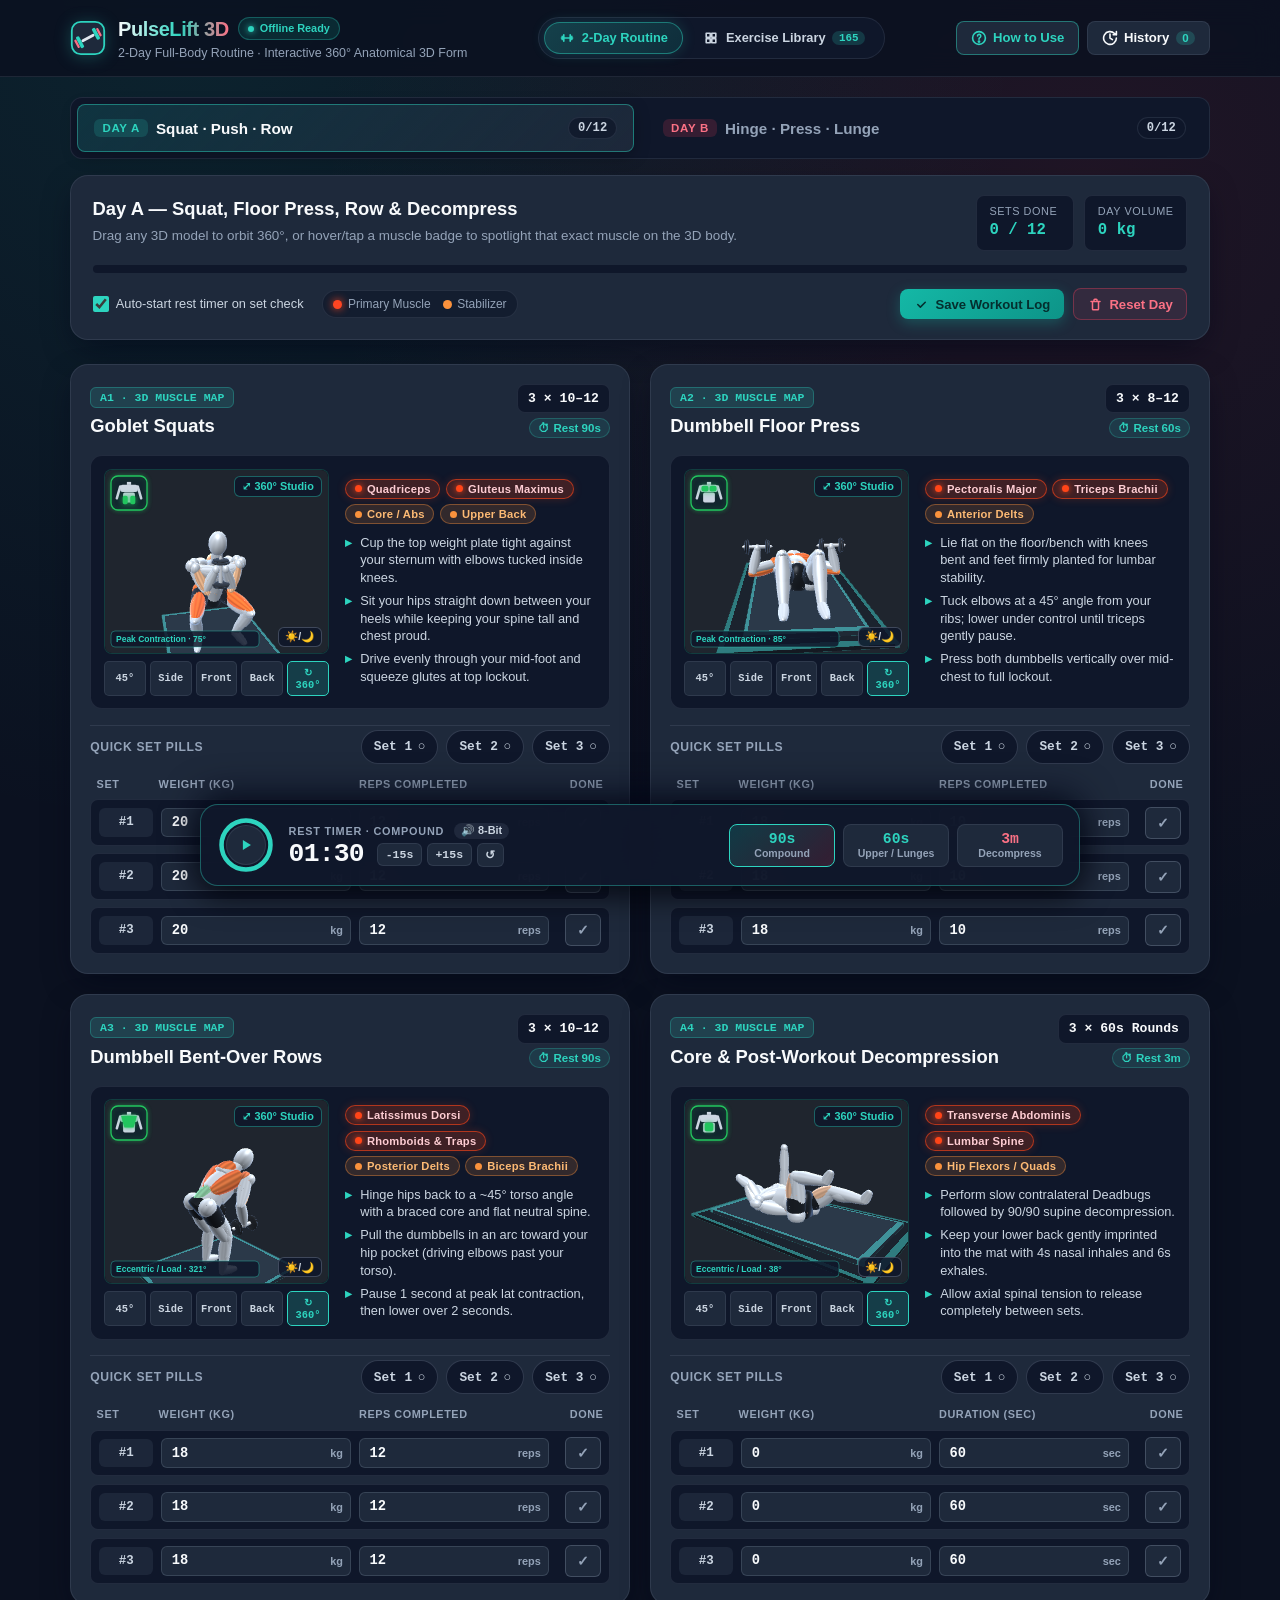
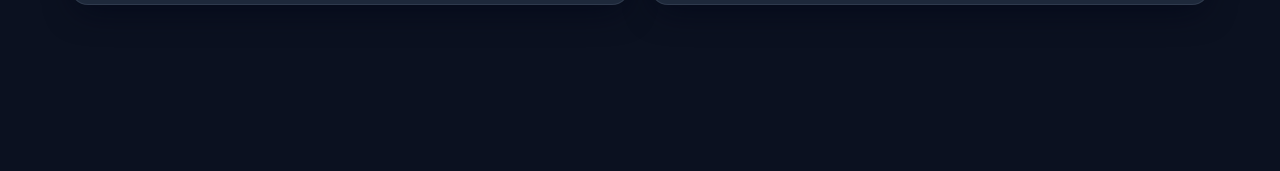
==== index.html @ 64fda9d6 "PulseLift: 2-day full-body workout tracker PWA" ====
<!DOCTYPE html>
<html lang="en">
<head>
  <meta charset="UTF-8" />
  <meta name="viewport" content="width=device-width, initial-scale=1.0, viewport-fit=cover" />
  <meta name="theme-color" content="#0f172a" />
  <meta name="apple-mobile-web-app-capable" content="yes" />
  <meta name="apple-mobile-web-app-status-bar-style" content="black-translucent" />
  <meta name="description" content="Responsive 2-Day Full-Body Workout Tracker (Day A & Day B) with interactive 360° 3D anatomical form models, weight & rep logging, and 8-bit rest timer." />
  <title>PulseLift — 2-Day Full-Body 3D Workout Routine</title>
  <link rel="manifest" href="manifest.json" />
  <link rel="icon" type="image/svg+xml" href="icon.svg" />
  <link rel="apple-touch-icon" href="icon.svg" />
  <link rel="stylesheet" href="style.css?v=13" />
</head>
<body>
  <!-- Full-screen Visual Alert Flash Overlay when Timer hits 00:00 -->
  <div id="timerFlashOverlay" class="timer-flash-overlay" aria-hidden="true"></div>

  <!-- Top App Header -->
  <header class="app-header">
    <div class="header-inner">
      <div class="brand">
        <div class="brand-logo" aria-hidden="true">
          <svg viewBox="0 0 40 40" width="36" height="36">
            <rect x="2" y="2" width="36" height="36" rx="10" fill="#1e293b" stroke="#2dd4bf" stroke-width="2" />
            <g transform="rotate(-28 20 20)">
              <rect x="12" y="18.5" width="16" height="3" rx="1.5" fill="#e2e8f0" />
              <rect x="8" y="13" width="4" height="14" rx="1.5" fill="#2dd4bf" />
              <rect x="5" y="15" width="2.5" height="10" rx="1" fill="#fb7185" />
              <rect x="28" y="13" width="4" height="14" rx="1.5" fill="#2dd4bf" />
              <rect x="32.5" y="15" width="2.5" height="10" rx="1" fill="#fb7185" />
            </g>
          </svg>
        </div>
        <div>
          <div class="brand-title-row">
            <h1 class="brand-title">PulseLift 3D</h1>
            <span id="pwaStatusBadge" class="pwa-badge" title="Service Worker caches app for offline use">
              <span class="pwa-dot"></span>
              <span id="pwaStatusText">Offline Ready</span>
            </span>
          </div>
          <p class="brand-subtitle">2-Day Full-Body Routine · Interactive 360° Anatomical 3D Form</p>
        </div>
      </div>

      <!-- Top Page Navigation Switcher -->
      <nav class="main-page-nav" aria-label="Primary Page Navigation">
        <button id="navTrackerPageBtn" class="page-nav-btn active" type="button" data-page="tracker">
          <svg viewBox="0 0 20 20" width="16" height="16" fill="none" stroke="currentColor" stroke-width="2">
            <path d="M3 10h14M6 6v8M14 6v8M4 8v4M16 8v4" stroke-linecap="round" stroke-linejoin="round"/>
          </svg>
          <span>2-Day Routine</span>
        </button>
        <button id="navLibraryPageBtn" class="page-nav-btn" type="button" data-page="library">
          <svg viewBox="0 0 20 20" width="16" height="16" fill="none" stroke="currentColor" stroke-width="2">
            <path d="M4 4h5v5H4V4zm7 0h5v5h-5V4zM4 11h5v5H4v-5zm7 0h5v5h-5v-5z" stroke-linecap="round" stroke-linejoin="round"/>
          </svg>
          <span>Exercise Library</span>
          <span class="nav-pill-count">24</span>
        </button>
      </nav>

      <div class="header-actions">
        <button id="openTutorialBtn" class="btn-secondary btn-sm tutorial-trigger-btn" type="button" title="How to use PulseLift 3D">
          <svg viewBox="0 0 20 20" width="16" height="16" fill="none" stroke="currentColor" stroke-width="2">
            <circle cx="10" cy="10" r="8" />
            <path d="M8.2 7.5a2 2 0 113.2 1.6c-.7.5-1.4 1-1.4 2v.4" stroke-linecap="round" />
            <circle cx="10" cy="14.5" r="0.8" fill="currentColor" />
          </svg>
          <span>How to Use</span>
        </button>
        <button id="installPwaBtn" class="btn-ghost btn-sm hidden" type="button" title="Install App on Device">
          <svg viewBox="0 0 20 20" width="16" height="16" fill="none" stroke="currentColor" stroke-width="2">
            <path d="M10 3v10m0 0l-3.5-3.5M10 13l3.5-3.5M4 16h12" stroke-linecap="round" stroke-linejoin="round"/>
          </svg>
          <span>Install</span>
        </button>
        <button id="toggleHistoryBtn" class="btn-secondary btn-sm" type="button" aria-expanded="false" aria-controls="historyDrawer">
          <svg viewBox="0 0 20 20" width="16" height="16" fill="none" stroke="currentColor" stroke-width="2">
            <path d="M10 5v5l3 2m5-2a8 8 0 11-2.34-5.66L18 6M18 2v4h-4" stroke-linecap="round" stroke-linejoin="round"/>
          </svg>
          <span>History</span>
          <span id="historyCountBadge" class="badge-count">0</span>
        </button>
      </div>
    </div>
  </header>

  <main class="app-main">
    <!-- PAGE 1: 2-Day Workout Routine Tracker -->
    <div id="trackerPageView" class="page-view">
    <!-- Day Switcher & Session Progress Bar -->
    <section class="control-bar" aria-label="Workout Day Selection">
      <div class="day-tabs" role="tablist" aria-label="Routine Days">
        <button
          id="tabDayA"
          class="day-tab active"
          role="tab"
          aria-selected="true"
          aria-controls="workoutContainer"
          data-day="dayA"
          type="button"
        >
          <span class="tab-badge">DAY A</span>
          <span class="tab-title">Squat · Push · Row</span>
          <span id="tabDayAProgress" class="tab-progress-pill">0/12</span>
        </button>
        <button
          id="tabDayB"
          class="day-tab"
          role="tab"
          aria-selected="false"
          aria-controls="workoutContainer"
          data-day="dayB"
          type="button"
        >
          <span class="tab-badge">DAY B</span>
          <span class="tab-title">Hinge · Press · Lunge</span>
          <span id="tabDayBProgress" class="tab-progress-pill">0/12</span>
        </button>
      </div>

      <!-- Day Summary & Actions -->
      <div class="day-overview-card">
        <div class="overview-top">
          <div class="overview-info">
            <h2 id="activeDayHeading" class="overview-heading">Day A — Squat, Floor Press, Row &amp; Decompress</h2>
            <p id="activeDayDesc" class="overview-desc">Drag any 3D model to rotate 360° or tap angle presets to inspect joint alignment and glowing target muscles.</p>
          </div>
          <div class="overview-stats">
            <div class="stat-chip">
              <span class="stat-label">Sets Done</span>
              <strong id="setsCompletedStat" class="stat-value">0 / 12</strong>
            </div>
            <div class="stat-chip">
              <span class="stat-label">Day Volume</span>
              <strong id="dayVolumeStat" class="stat-value">0 kg</strong>
            </div>
          </div>
        </div>

        <div class="progress-track" aria-hidden="true">
          <div id="dayProgressBar" class="progress-fill" style="width: 0%"></div>
        </div>

        <div class="overview-footer">
          <div class="legend-and-toggle">
            <label class="auto-timer-toggle">
              <input type="checkbox" id="autoStartTimerCheckbox" checked />
              <span class="toggle-label">Auto-start rest timer on set check</span>
            </label>
            <div class="heatmap-legend" aria-label="3D Muscle Heatmap Legend">
              <span class="legend-item"><i class="dot-primary"></i> Primary Muscle</span>
              <span class="legend-item"><i class="dot-secondary"></i> Stabilizer</span>
            </div>
          </div>

          <div class="overview-buttons">
            <button id="logWorkoutBtn" class="btn-accent btn-sm" type="button" title="Save current workout snapshot to History">
              <svg viewBox="0 0 20 20" width="15" height="15" fill="none" stroke="currentColor" stroke-width="2">
                <path d="M5 10l3.5 3.5L15 7" stroke-linecap="round" stroke-linejoin="round"/>
              </svg>
              <span>Save Workout Log</span>
            </button>
            <button id="resetDayBtn" class="btn-danger-outline btn-sm" type="button" title="Clear completed sets for this day">
              <svg viewBox="0 0 20 20" width="15" height="15" fill="none" stroke="currentColor" stroke-width="2">
                <path d="M4 6h12M6 6v10a1 1 0 001 1h6a1 1 0 001-1V6M8 6V4a1 1 0 011-1h2a1 1 0 011 1v2" stroke-linecap="round" stroke-linejoin="round"/>
              </svg>
              <span>Reset Day</span>
            </button>
          </div>
        </div>
      </div>
    </section>

    <!-- Collapsible Workout History Panel -->
    <section id="historyDrawer" class="history-panel hidden" aria-label="Workout History Log">
      <div class="history-header">
        <div>
          <h3 class="history-title">Saved Workout History</h3>
          <p class="history-subtitle">Stored locally on your device via <code>localStorage</code></p>
        </div>
        <div class="history-header-actions">
          <button id="clearHistoryBtn" class="btn-danger-outline btn-xs" type="button">Clear History</button>
          <button id="closeHistoryBtn" class="btn-ghost btn-xs" type="button">Close</button>
        </div>
      </div>
      <div id="historyList" class="history-list"></div>
    </section>

    <!-- Exercise Cards Grid -->
    <section id="workoutContainer" class="exercise-grid" role="tabpanel" aria-live="polite">
      <!-- Populated dynamically by script.js -->
    </section>
    </div>

    <!-- PAGE 2: Exercise Library (5 Equipment Sections + Interactive GUI Muscle Mannequin Filter) -->
    <div id="libraryPageView" class="page-view hidden" aria-label="Exercise Library">
      <section class="library-hero-hub">
        <!-- Left Column: Interactive GUI Anatomical Mannequin Muscle Filter (No Checkboxes!) -->
        <div class="mannequin-filter-card">
          <div class="mannequin-card-header">
            <div>
              <span class="exercise-order-badge">INTERACTIVE GUI MUSCLE FILTER</span>
              <h2 class="mannequin-card-title">Select Muscles on the Mannequin</h2>
              <p class="mannequin-card-subtitle">Click any muscle directly on the 3D or Front/Back anatomical dummy to filter exercises—no checkboxes needed.</p>
            </div>
            <button id="clearDummyFilterBtn" class="btn-danger-outline btn-xs hidden" type="button">
              ✕ Clear Muscle Filter
            </button>
          </div>

          <div class="mannequin-dual-stage">
            <!-- 1. Interactive 360° 3D Mannequin Selector -->
            <div class="mannequin-3d-wrap">
              <div class="mannequin-stage-label">360° 3D Dummy (Click Muscle)</div>
              <div class="mannequin-3d-canvas-box">
                <canvas
                  id="libraryFilterMannequinCanvas"
                  class="mannequin-3d-canvas"
                  data-filter-mannequin="true"
                ></canvas>
              </div>
              <div class="mannequin-3d-cam-bar">
                <button type="button" class="mini-cam-btn active" data-dummy-cam="18,12">Front</button>
                <button type="button" class="mini-cam-btn" data-dummy-cam="198,12">Back</button>
                <button type="button" class="mini-cam-btn" data-dummy-cam="90,12">Side</button>
                <button type="button" class="mini-cam-btn" data-dummy-spin="true">↻ 360°</button>
              </div>
            </div>

            <!-- 2. Anterior (Front) & Posterior (Back) Interactive SVG Anatomical Dummy -->
            <div class="mannequin-svg-wrap">
              <div class="mannequin-stage-label">Front &amp; Back Muscle Map (Click to Toggle)</div>
              <div class="svg-dummies-row">
                <!-- Anterior (Front) Dummy -->
                <div class="svg-dummy-col">
                  <span class="dummy-view-tag">ANTERIOR (FRONT)</span>
                  <svg class="anatomical-dummy-svg" viewBox="0 0 140 280" aria-label="Front Anatomical Muscle Selector">
                    <!-- Base Neutral Silhouette -->
                    <g class="dummy-base-silhouette">
                      <circle cx="70" cy="24" r="15" />
                      <rect x="64" y="38" width="12" height="10" rx="3" />
                      <path d="M44 48 H96 L92 132 H48 Z" />
                      <rect x="27" y="52" width="14" height="72" rx="7" transform="rotate(8 34 52)" />
                      <rect x="99" y="52" width="14" height="72" rx="7" transform="rotate(-8 106 52)" />
                      <rect x="47" y="132" width="20" height="125" rx="9" />
                      <rect x="73" y="132" width="20" height="125" rx="9" />
                    </g>

                    <!-- Clickable Anterior Muscle Regions -->
                    <!-- Front & Side Delts (Shoulders) -->
                    <g class="dummy-muscle-region" data-dummy-muscle="frontDelts" data-muscle-label="Shoulders (Front Delts)">
                      <path d="M32 48 C27 52, 26 65, 34 70 L46 64 L45 48 Z" />
                      <path d="M108 48 C113 52, 114 65, 106 70 L94 64 L95 48 Z" />
                    </g>
                    <g class="dummy-muscle-region" data-dummy-muscle="sideDelts" data-muscle-label="Shoulders (Side Delts)">
                      <path d="M27 54 C22 60, 23 70, 30 74 L35 68 Z" />
                      <path d="M113 54 C118 60, 117 70, 110 74 L105 68 Z" />
                    </g>

                    <!-- Pectorals (Chest) -->
                    <g class="dummy-muscle-region" data-dummy-muscle="pecs" data-muscle-label="Pectorals (Chest)">
                      <path d="M46 50 H69 V76 C58 78, 48 74, 45 65 Z" />
                      <path d="M71 50 H94 L95 65 C92 74, 82 78, 71 76 Z" />
                    </g>

                    <!-- Biceps -->
                    <g class="dummy-muscle-region" data-dummy-muscle="biceps" data-muscle-label="Biceps Brachii">
                      <rect x="26" y="72" width="13" height="26" rx="6" transform="rotate(6 32 85)" />
                      <rect x="101" y="72" width="13" height="26" rx="6" transform="rotate(-6 108 85)" />
                    </g>

                    <!-- Forearms -->
                    <g class="dummy-muscle-region" data-dummy-muscle="forearms" data-muscle-label="Forearms & Grip">
                      <rect x="21" y="99" width="12" height="28" rx="5" transform="rotate(8 27 113)" />
                      <rect x="107" y="99" width="12" height="28" rx="5" transform="rotate(-8 113 113)" />
                    </g>

                    <!-- Core / Abs & Obliques -->
                    <g class="dummy-muscle-region" data-dummy-muscle="core" data-muscle-label="Core / Abs & Obliques">
                      <rect x="53" y="78" width="15" height="14" rx="3" />
                      <rect x="72" y="78" width="15" height="14" rx="3" />
                      <rect x="53" y="94" width="15" height="14" rx="3" />
                      <rect x="72" y="94" width="15" height="14" rx="3" />
                      <rect x="54" y="110" width="14" height="16" rx="3" />
                      <rect x="72" y="110" width="14" height="16" rx="3" />
                    </g>

                    <!-- Quadriceps -->
                    <g class="dummy-muscle-region" data-dummy-muscle="quads" data-muscle-label="Quadriceps (Front Thighs)">
                      <path d="M47 134 H67 L65 194 H48 Z" />
                      <path d="M73 134 H93 L92 194 H75 Z" />
                    </g>

                    <!-- Calves (Front Tibialis / Gastrocnemius) -->
                    <g class="dummy-muscle-region" data-dummy-muscle="calves" data-muscle-label="Calves">
                      <rect x="48" y="202" width="16" height="44" rx="7" />
                      <rect x="76" y="202" width="16" height="44" rx="7" />
                    </g>
                  </svg>
                </div>

                <!-- Posterior (Back) Dummy -->
                <div class="svg-dummy-col">
                  <span class="dummy-view-tag">POSTERIOR (BACK)</span>
                  <svg class="anatomical-dummy-svg" viewBox="0 0 140 280" aria-label="Back Anatomical Muscle Selector">
                    <!-- Base Neutral Silhouette -->
                    <g class="dummy-base-silhouette">
                      <circle cx="70" cy="24" r="15" />
                      <rect x="64" y="38" width="12" height="10" rx="3" />
                      <path d="M44 48 H96 L92 132 H48 Z" />
                      <rect x="27" y="52" width="14" height="72" rx="7" transform="rotate(8 34 52)" />
                      <rect x="99" y="52" width="14" height="72" rx="7" transform="rotate(-8 106 52)" />
                      <rect x="47" y="132" width="20" height="125" rx="9" />
                      <rect x="73" y="132" width="20" height="125" rx="9" />
                    </g>

                    <!-- Clickable Posterior Muscle Regions -->
                    <!-- Upper Back / Traps & Rhomboids -->
                    <g class="dummy-muscle-region" data-dummy-muscle="upperBack" data-muscle-label="Upper Back (Traps & Rhomboids)">
                      <polygon points="70,40 46,48 56,78 70,84 84,78 94,48" />
                    </g>

                    <!-- Rear Delts -->
                    <g class="dummy-muscle-region" data-dummy-muscle="rearDelts" data-muscle-label="Rear Delts (Posterior Shoulder)">
                      <path d="M30 49 L45 49 L44 66 L28 66 Z" />
                      <path d="M95 49 L110 49 L112 66 L96 66 Z" />
                    </g>

                    <!-- Lats (Latissimus Dorsi) -->
                    <g class="dummy-muscle-region" data-dummy-muscle="lats" data-muscle-label="Lats (Latissimus Dorsi)">
                      <polygon points="45,68 57,78 58,108 48,102" />
                      <polygon points="95,68 83,78 82,108 92,102" />
                    </g>

                    <!-- Triceps -->
                    <g class="dummy-muscle-region" data-dummy-muscle="triceps" data-muscle-label="Triceps Brachii">
                      <rect x="26" y="70" width="13" height="27" rx="6" transform="rotate(6 32 84)" />
                      <rect x="101" y="70" width="13" height="27" rx="6" transform="rotate(-6 108 84)" />
                    </g>

                    <!-- Lower Back (Erector Spinae) -->
                    <g class="dummy-muscle-region" data-dummy-muscle="lowerBack" data-muscle-label="Lower Back (Erector Spinae)">
                      <rect x="58" y="85" width="24" height="32" rx="5" />
                    </g>

                    <!-- Glutes -->
                    <g class="dummy-muscle-region" data-dummy-muscle="glutes" data-muscle-label="Glutes (Gluteus Maximus)">
                      <rect x="46" y="118" width="23" height="26" rx="10" />
                      <rect x="71" y="118" width="23" height="26" rx="10" />
                    </g>

                    <!-- Hamstrings -->
                    <g class="dummy-muscle-region" data-dummy-muscle="hamstrings" data-muscle-label="Hamstrings (Posterior Thigh)">
                      <rect x="47" y="146" width="20" height="48" rx="7" />
                      <rect x="73" y="146" width="20" height="48" rx="7" />
                    </g>

                    <!-- Calves (Posterior) -->
                    <g class="dummy-muscle-region" data-dummy-muscle="calves" data-muscle-label="Calves (Gastrocnemius & Soleus)">
                      <rect x="48" y="202" width="16" height="44" rx="7" />
                      <rect x="76" y="202" width="16" height="44" rx="7" />
                    </g>
                  </svg>
                </div>
              </div>
              <div id="dummyHoverReadout" class="dummy-hover-readout">
                Hover or click any muscle on the dummy to filter exercises
              </div>
            </div>
          </div>
        </div>

        <!-- Right Column: Search Bar, Equipment Section Switcher & Filters -->
        <div class="library-controls-card">
          <div>
            <span class="exercise-order-badge">COMPLETE 3D EXERCISE DIRECTORY</span>
            <h2 class="library-main-heading">Exercise Library — 5 Equipment Sections</h2>
            <p class="library-main-desc">
              Explore <strong>Dumbbell</strong>, <strong>Barbell</strong>, <strong>Kettlebell</strong>, <strong>Bodyweight</strong>, and <strong>Other Equipment</strong> exercises with 360° 3D form animations.
            </p>
          </div>

          <!-- Search Bar -->
          <div class="library-search-box">
            <svg class="search-icon" viewBox="0 0 20 20" width="18" height="18" fill="none" stroke="currentColor" stroke-width="2">
              <circle cx="9" cy="9" r="6" />
              <path d="M13.5 13.5L17 17" stroke-linecap="round" />
            </svg>
            <input
              type="search"
              id="librarySearchInput"
              class="library-search-input"
              placeholder="Search exercise name, muscle (e.g. chest, glutes, lats), or cue..."
              autocomplete="off"
            />
            <button id="clearLibrarySearchBtn" class="clear-search-btn hidden" type="button" aria-label="Clear search">✕</button>
          </div>

          <!-- 5 Equipment Sections Filter Bar -->
          <div class="filter-group-block">
            <span class="filter-group-label">EQUIPMENT SECTION (5 SECTIONS)</span>
            <div id="libraryCategoryTabs" class="library-filter-pills" role="group" aria-label="Filter by Equipment Section">
              <button type="button" class="lib-filter-pill active" data-lib-cat="all">All 5 Sections (24)</button>
              <button type="button" class="lib-filter-pill" data-lib-cat="dumbbell">🏋️ Dumbbell (8)</button>
              <button type="button" class="lib-filter-pill" data-lib-cat="barbell">🧱 Barbell (5)</button>
              <button type="button" class="lib-filter-pill" data-lib-cat="kettlebell">🔔 Kettlebell (4)</button>
              <button type="button" class="lib-filter-pill" data-lib-cat="bodyweight">🤸 Bodyweight (5)</button>
              <button type="button" class="lib-filter-pill" data-lib-cat="other">⚙️ Other Equipment (4)</button>
            </div>
          </div>

          <!-- Movement Mechanic & Difficulty Filters -->
          <div class="filter-row-split">
            <div class="filter-group-block">
              <span class="filter-group-label">MOVEMENT MECHANIC</span>
              <div id="libraryMechanicPills" class="library-filter-pills" role="group" aria-label="Filter by Mechanic">
                <button type="button" class="lib-filter-pill active" data-lib-mech="all">All</button>
                <button type="button" class="lib-filter-pill" data-lib-mech="Compound">Compound</button>
                <button type="button" class="lib-filter-pill" data-lib-mech="Isolation">Isolation</button>
                <button type="button" class="lib-filter-pill" data-lib-mech="Core & Mobility">Core &amp; Mobility</button>
              </div>
            </div>

            <div class="filter-group-block">
              <span class="filter-group-label">DIFFICULTY LEVEL</span>
              <div id="libraryDifficultyPills" class="library-filter-pills" role="group" aria-label="Filter by Difficulty">
                <button type="button" class="lib-filter-pill active" data-lib-diff="all">All Levels</button>
                <button type="button" class="lib-filter-pill" data-lib-diff="Beginner">Beginner</button>
                <button type="button" class="lib-filter-pill" data-lib-diff="Intermediate">Intermediate</button>
                <button type="button" class="lib-filter-pill" data-lib-diff="Advanced">Advanced</button>
              </div>
            </div>
          </div>

          <!-- Active Mannequin Muscle Selection & Filter Summary Bar -->
          <div class="library-status-bar">
            <div class="active-dummy-filters-wrap">
              <span class="status-count-text" id="libraryMatchCountText">Showing all 26 exercises across 5 sections</span>
              <div id="activeDummyMuscleChips" class="active-dummy-chips"></div>
            </div>
            <button id="resetAllLibraryFiltersBtn" class="btn-secondary btn-xs" type="button">
              ↺ Reset All Filters
            </button>
          </div>
        </div>
      </section>

      <!-- 5 Equipment Sections Container (Dumbbell, Barbell, Kettlebell, Bodyweight, Other Equipment) -->
      <div id="librarySectionsContainer" class="library-sections-stack">
        <!-- Populated dynamically by script.js -->
      </div>
    </div>
  </main>

  <!-- Interactive 360° 3D Biomechanics Studio Modal -->
  <div id="modal3DStudio" class="modal-3d-backdrop hidden" role="dialog" aria-modal="true" aria-labelledby="modal3DTitle">
    <div class="modal-3d-dialog">
      <div class="modal-3d-header">
        <div>
          <span id="modal3DOrderBadge" class="exercise-order-badge">360° 3D ANATOMICAL STUDIO</span>
          <h2 id="modal3DTitle" class="modal-3d-title">Exercise Name</h2>
        </div>
        <button id="closeModal3DBtn" class="btn-secondary btn-sm" type="button" aria-label="Close 3D Studio">
          ✕ Close
        </button>
      </div>

      <div class="modal-3d-body">
        <div class="modal-3d-stage-wrap">
          <canvas id="modal3DCanvas" class="modal-3d-canvas" data-modal-viewer="true"></canvas>

          <!-- Camera Angle & Turntable Controls -->
          <div class="modal-3d-controls-bar">
            <div class="modal-3d-overlay-top">
              <span class="drag-hint-pill">🖱️ / 👆 Drag 3D canvas to orbit 360° · Hover muscle to inspect</span>
              <span id="modal3DAngleBadge" class="angle-readout-pill">Yaw: 38°</span>
            </div>
            <div class="cam-preset-group" role="group" aria-label="3D Camera Angles">
              <button type="button" class="cam-btn" data-modal-cam="38,14">45° Iso</button>
              <button type="button" class="cam-btn" data-modal-cam="0,10">Side Profile</button>
              <button type="button" class="cam-btn" data-modal-cam="90,10">Front View</button>
              <button type="button" class="cam-btn" data-modal-cam="270,10">Back View</button>
              <button type="button" class="cam-btn" data-modal-cam="38,58">Top-Down</button>
              <button type="button" id="modalSpinToggleBtn" class="cam-btn cam-btn-spin active">↻ Auto-Spin 360°</button>
            </div>

            <div class="scrubber-row">
              <button type="button" id="modalSpeedBtn" class="cam-btn">Speed: 1x</button>
              <button type="button" id="modalPauseBtn" class="cam-btn">⏸ Pause</button>
              <label class="scrubber-label" for="modalRepScrubber">
                <span>Scrub Rep:</span>
                <input type="range" id="modalRepScrubber" min="0" max="100" value="0" />
              </label>
            </div>
          </div>
        </div>

        <div class=" modal-3d-sidebar">
          <div class="sidebar-block">
            <h4 class="sidebar-heading">Glowing Target Muscles (Hover to Isolate)</h4>
            <div id="modal3DMuscles" class="muscle-tags"></div>
          </div>
          <div class="sidebar-block">
            <h4 class="sidebar-heading">360° Form Checklist</h4>
            <ul id="modal3DCues" class="form-cues-list"></ul>
          </div>
        </div>
      </div>
    </div>
  </div>

  <!-- How to Use / Interactive Tutorial Modal -->
  <div id="tutorialModal" class="modal-3d-backdrop hidden" role="dialog" aria-modal="true" aria-labelledby="tutorialModalTitle">
    <div class="tutorial-dialog">
      <div class="modal-3d-header">
        <div>
          <span class="exercise-order-badge">QUICK START &amp; INTERACTIVE GUIDE</span>
          <h2 id="tutorialModalTitle" class="modal-3d-title">How to Use PulseLift 3D</h2>
        </div>
        <button id="closeTutorialBtn" class="btn-secondary btn-sm" type="button" aria-label="Close Tutorial">
          ✕ Close
        </button>
      </div>

      <div class="tutorial-body">
        <div class="tutorial-steps-grid">
          <div class="tutorial-step-card">
            <div class="step-num-badge">STEP 1</div>
            <h3 class="step-card-title">🎯 Hover Any Muscle to See Its Name</h3>
            <p class="step-card-desc">
              To keep the 3D display clean and uncluttered, muscle labels stay hidden until you need them.
              <strong>Move your cursor directly over any muscle on the 3D body</strong> (or hover a muscle pill badge) to spotlight that muscle and pop up its exact anatomical name and role!
            </p>
          </div>

          <div class="tutorial-step-card">
            <div class="step-num-badge">STEP 2</div>
            <h3 class="step-card-title">🔄 360° Orbit &amp; Studio Rep Scrubber</h3>
            <p class="step-card-desc">
              <strong>Click &amp; drag left/right</strong> on any 3D model to inspect spinal alignment and joint angles from 360°.
              Use quick presets (<code>45°</code>, <code>Side</code>, <code>Front</code>, <code>Back</code>, <code>↻ 360°</code>) or click <strong>⤢ 360° Studio</strong> to use <strong>0.5x Slow-Mo</strong> and scrub the rep from <code>0%</code> to <code>100%</code>.
            </p>
          </div>

          <div class="tutorial-step-card">
            <div class="step-num-badge">STEP 3</div>
            <h3 class="step-card-title">📅 Alternating 2-Day Full-Body Split</h3>
            <p class="step-card-desc">
              Switch between <strong>Day A</strong> (Goblet Squat, Floor Press, Bent-Over Row, Core Decompression) and <strong>Day B</strong> (RDL, Overhead Press, Reverse Lunge, Spinal Hang).
              Perform 3–4 sessions per week with 1 rest day between workouts.
            </p>
          </div>

          <div class="tutorial-step-card">
            <div class="step-num-badge">STEP 4</div>
            <h3 class="step-card-title">🏋️ Log Weights (kg), Reps &amp; Set Pills</h3>
            <p class="step-card-desc">
              Enter your dumbbell weight (<code>kg</code>) and completed reps for Sets 1, 2, and 3.
              Click <strong>Set 1 / Set 2 / Set 3</strong> (or the <code>✓</code> button) to mark sets complete—everything saves automatically to <code>localStorage</code>. Click <strong>Save Workout Log</strong> to archive your session in <strong>History</strong>.
            </p>
          </div>

          <div class="tutorial-step-card">
            <div class="step-num-badge">STEP 5</div>
            <h3 class="step-card-title">⏱️ Auto-Rest Timer &amp; 8-Bit Chime</h3>
            <p class="step-card-desc">
              Checking off a set automatically starts the recommended recovery countdown (<strong>90s</strong> for compounds, <strong>60s</strong> for upper/lunges, <strong>3m</strong> for decompression/hang).
              When the timer hits <code>00:00</code>, it flashes and plays a Web Audio <strong>8-bit victory chime</strong>.
            </p>
          </div>

          <div class="tutorial-step-card">
            <div class="step-num-badge">STEP 6</div>
            <h3 class="step-card-title">📱 Offline PWA &amp; Clinical View</h3>
            <p class="step-card-desc">
              Click <strong>☀️/🌙</strong> on any 3D viewport to toggle between Dark Studio and White Clinical Ecorché mode.
              Because PulseLift 3D uses a Service Worker, it works <strong>100% offline</strong> and can be installed as an app on your phone or desktop.
            </p>
          </div>
        </div>

        <div class="tutorial-footer">
          <p class="tutorial-tip">💡 <strong>Pro Tip:</strong> Want a live walkthrough? Click <strong>Start Guided Spotlight Tour</strong> below to highlight each control on your screen.</p>
          <div class="tutorial-footer-btns">
            <button id="startGuidedTourBtn" class="btn-accent btn-sm" type="button">
              ▶ Start Guided Spotlight Tour
            </button>
            <button id="gotItTutorialBtn" class="btn-secondary btn-sm" type="button">
              Got It, Let’s Lift!
            </button>
          </div>
        </div>
      </div>
    </div>
  </div>

  <!-- Guided Tour Floating Callout Card -->
  <div id="guidedTourPopover" class="guided-tour-popover hidden" role="dialog" aria-live="polite">
    <div class="tour-popover-header">
      <span id="tourStepCounter" class="tour-step-badge">TOUR 1 / 4</span>
      <button id="tourCloseBtn" class="tour-close-x" type="button" title="End Tour">✕</button>
    </div>
    <h4 id="tourStepTitle" class="tour-step-title">Step Title</h4>
    <p id="tourStepText" class="tour-step-text">Step description.</p>
    <div class="tour-popover-actions">
      <button id="tourPrevBtn" class="btn-ghost btn-xs" type="button">← Back</button>
      <button id="tourNextBtn" class="btn-accent btn-xs" type="button">Next →</button>
    </div>
  </div>

  <!-- Toast Notification -->
  <div id="toastBanner" class="toast-banner" role="status" aria-live="polite"></div>

  <!-- Floating / Sticky Rest & Recovery Timer Widget -->
  <aside id="restTimerWidget" class="timer-widget" aria-label="Rest and Recovery Countdown Timer">
    <div class="timer-widget-inner">
      <!-- Left: Countdown Ring + Display + Play/Reset -->
      <div class="timer-display-group">
        <div class="timer-ring-wrap">
          <svg class="timer-ring-svg" viewBox="0 0 64 64" width="58" height="58">
            <circle class="timer-ring-bg" cx="32" cy="32" r="27" />
            <circle id="timerRingProgress" class="timer-ring-fg" cx="32" cy="32" r="27" stroke-dasharray="169.65" stroke-dashoffset="0" />
          </svg>
          <button id="timerPlayPauseBtn" class="timer-play-btn" type="button" aria-label="Start or Pause Timer" title="Start / Pause Timer">
            <svg id="playIcon" viewBox="0 0 20 20" width="18" height="18" fill="currentColor">
              <path d="M6.5 4.5l9 5.5-9 5.5V4.5z" />
            </svg>
            <svg id="pauseIcon" class="hidden" viewBox="0 0 20 20" width="18" height="18" fill="currentColor">
              <rect x="5" y="4" width="3.5" height="12" rx="1" />
              <rect x="11.5" y="4" width="3.5" height="12" rx="1" />
            </svg>
          </button>
        </div>

        <div class="timer-readout">
          <div class="timer-label-row">
            <span id="timerModeLabel" class="timer-mode-label">REST TIMER · COMPOUND</span>
            <button id="soundToggleBtn" class="sound-toggle-btn" type="button" title="Toggle 8-Bit Chime Sound">
              <span id="soundIconOn">🔊 8-Bit</span>
              <span id="soundIconOff" class="hidden">🔇 Muted</span>
            </button>
          </div>
          <div class="timer-time-row">
            <span id="timerDisplay" class="timer-digits" role="timer" aria-live="off">01:30</span>
            <div class="timer-nudge-btns">
              <button id="timerMinus15Btn" class="btn-nudge" type="button" title="Subtract 15 seconds">-15s</button>
              <button id="timerPlus15Btn" class="btn-nudge" type="button" title="Add 15 seconds">+15s</button>
              <button id="timerResetBtn" class="btn-nudge" type="button" title="Reset timer">↺</button>
            </div>
          </div>
        </div>
      </div>

      <!-- Right: Quick-Select Preset Buttons -->
      <div class="timer-presets" role="group" aria-label="Quick Timer Presets">
        <button class="preset-btn active" data-seconds="90" data-label="REST TIMER · COMPOUND (90s)" type="button">
          <span class="preset-time">90s</span>
          <span class="preset-sub">Compound</span>
        </button>
        <button class="preset-btn" data-seconds="60" data-label="REST TIMER · UPPER / LUNGES (60s)" type="button">
          <span class="preset-time">60s</span>
          <span class="preset-sub">Upper / Lunges</span>
        </button>
        <button class="preset-btn" data-seconds="180" data-label="RECOVERY · DECOMPRESS / HANG (3m)" type="button">
          <span class="preset-time">3m</span>
          <span class="preset-sub">Decompress</span>
        </button>
      </div>
    </div>
  </aside>

  <script src="anatomical3d.js?v=13"></script>
  <script src="script.js?v=13"></script>
</body>
</html>
---- style.css ----
/* ==========================================================================
   PulseLift — 2-Day Full-Body 3D Workout Tracker Stylesheet
   Theme: Slate / Dark Navy with Teal (#2dd4bf) & Coral-Rose (#ff4522 / #fb7185)
   ========================================================================== */

:root {
  --bg-deep: #0b1120;
  --bg-surface: #0f172a;
  --bg-card: #1e293b;
  --bg-card-elevated: #263449;
  --bg-input: #0f172a;

  --border-subtle: rgba(148, 163, 184, 0.14);
  --border-highlight: rgba(45, 212, 191, 0.45);

  --text-primary: #f8fafc;
  --text-secondary: #cbd5e1;
  --text-muted: #94a3b8;

  --teal-400: #2dd4bf;
  --teal-500: #14b8a6;
  --teal-600: #0d9488;
  --teal-glow: rgba(45, 212, 191, 0.22);

  --rose-400: #fb7185;
  --rose-500: #f43f5e;
  --rose-600: #e11d48;
  --coral-500: #ff4522;

  --radius-sm: 8px;
  --radius-md: 12px;
  --radius-lg: 18px;
  --radius-pill: 9999px;

  --shadow-card: 0 12px 32px -8px rgba(2, 6, 23, 0.65);
  --shadow-timer: 0 -8px 36px rgba(2, 6, 23, 0.85), 0 10px 30px rgba(0, 0, 0, 0.6);

  --font-sans: 'Inter', -apple-system, BlinkMacSystemFont, 'Segoe UI', Roboto, Oxygen, Ubuntu, sans-serif;
  --font-mono: 'JetBrains Mono', 'Fira Code', 'SFMono-Regular', Consolas, monospace;
}

*,
*::before,
*::after {
  box-sizing: border-box;
  margin: 0;
  padding: 0;
}

html {
  font-size: 16px;
  scroll-behavior: smooth;
  -webkit-tap-highlight-color: transparent;
}

body {
  font-family: var(--font-sans);
  background: radial-gradient(circle at 15% 0%, rgba(20, 184, 166, 0.11), transparent 40%),
              radial-gradient(circle at 85% 10%, rgba(244, 63, 94, 0.09), transparent 40%),
              var(--bg-deep);
  color: var(--text-primary);
  line-height: 1.5;
  min-height: 100vh;
  padding-bottom: 148px;
  overflow-x: hidden;
}

.hidden {
  display: none !important;
}

/* ==========================================================================
   Full-Screen Visual Flash Overlay when Timer reaches 00:00
   ========================================================================== */
.timer-flash-overlay {
  position: fixed;
  inset: 0;
  pointer-events: none;
  z-index: 9999;
  opacity: 0;
  background: radial-gradient(circle, rgba(45, 212, 191, 0.25) 0%, rgba(244, 63, 94, 0.38) 100%);
  box-shadow: inset 0 0 80px rgba(244, 63, 94, 0.75);
}

.timer-flash-overlay.active {
  animation: screenFlashAlert 0.55s ease-in-out 4;
}

@keyframes screenFlashAlert {
  0%, 100% { opacity: 0; }
  50% { opacity: 1; }
}

/* ==========================================================================
   Header
   ========================================================================== */
.app-header {
  position: sticky;
  top: 0;
  z-index: 40;
  background: rgba(11, 17, 32, 0.85);
  backdrop-filter: blur(14px);
  -webkit-backdrop-filter: blur(14px);
  border-bottom: 1px solid var(--border-subtle);
}

.header-inner {
  max-width: 1180px;
  margin: 0 auto;
  padding: 0.85rem 1.25rem;
  display: flex;
  align-items: center;
  justify-content: space-between;
  gap: 1rem;
}

.brand {
  display: flex;
  align-items: center;
  gap: 0.75rem;
}

.brand-logo svg {
  display: block;
  filter: drop-shadow(0 2px 8px rgba(45, 212, 191, 0.25));
}

.brand-title-row {
  display: flex;
  align-items: center;
  gap: 0.6rem;
  flex-wrap: wrap;
}

.brand-title {
  font-size: 1.25rem;
  font-weight: 800;
  letter-spacing: -0.02em;
  background: linear-gradient(90deg, #f8fafc 0%, #2dd4bf 55%, #fb7185 100%);
  -webkit-background-clip: text;
  background-clip: text;
  color: transparent;
}

.brand-subtitle {
  font-size: 0.78rem;
  color: var(--text-muted);
}

.pwa-badge {
  display: inline-flex;
  align-items: center;
  gap: 0.35rem;
  font-size: 0.68rem;
  font-weight: 600;
  padding: 0.15rem 0.55rem;
  border-radius: var(--radius-pill);
  background: rgba(20, 184, 166, 0.14);
  color: var(--teal-400);
  border: 1px solid rgba(45, 212, 191, 0.3);
}

.pwa-dot {
  width: 6px;
  height: 6px;
  border-radius: 50%;
  background: var(--teal-400);
  box-shadow: 0 0 6px var(--teal-400);
}

.header-actions {
  display: flex;
  align-items: center;
  gap: 0.5rem;
}

/* ==========================================================================
   Buttons
   ========================================================================== */
button {
  font-family: inherit;
  cursor: pointer;
  border: none;
  background: none;
  color: inherit;
  transition: all 0.18s ease;
}

.btn-sm {
  display: inline-flex;
  align-items: center;
  gap: 0.4rem;
  padding: 0.48rem 0.85rem;
  font-size: 0.82rem;
  font-weight: 600;
  border-radius: var(--radius-sm);
}

.btn-xs {
  display: inline-flex;
  align-items: center;
  gap: 0.3rem;
  padding: 0.32rem 0.65rem;
  font-size: 0.75rem;
  font-weight: 600;
  border-radius: 6px;
}

.btn-secondary {
  background: var(--bg-card);
  color: var(--text-primary);
  border: 1px solid var(--border-subtle);
}

.btn-secondary:hover {
  border-color: var(--teal-400);
  background: var(--bg-card-elevated);
}

.btn-ghost {
  background: rgba(148, 163, 184, 0.1);
  color: var(--text-secondary);
  border: 1px solid transparent;
}

.btn-ghost:hover {
  background: rgba(148, 163, 184, 0.2);
  color: var(--text-primary);
}

.btn-accent {
  background: linear-gradient(135deg, var(--teal-500), var(--teal-600));
  color: #042f2e;
  font-weight: 700;
  box-shadow: 0 4px 14px rgba(20, 184, 166, 0.3);
}

.btn-accent:hover {
  filter: brightness(1.08);
  transform: translateY(-1px);
}

.btn-danger-outline {
  background: rgba(244, 63, 94, 0.1);
  color: var(--rose-400);
  border: 1px solid rgba(244, 63, 94, 0.35);
}

.btn-danger-outline:hover {
  background: rgba(244, 63, 94, 0.22);
  border-color: var(--rose-400);
}

.badge-count {
  background: rgba(45, 212, 191, 0.2);
  color: var(--teal-400);
  padding: 0.05rem 0.42rem;
  border-radius: var(--radius-pill);
  font-size: 0.72rem;
  font-weight: 700;
}

/* ==========================================================================
   Main Container & Day Switcher
   ========================================================================== */
.app-main {
  max-width: 1180px;
  margin: 0 auto;
  padding: 1.25rem;
  display: flex;
  flex-direction: column;
  gap: 1.25rem;
}

.control-bar {
  display: flex;
  flex-direction: column;
  gap: 1rem;
}

.day-tabs {
  display: grid;
  grid-template-columns: 1fr 1fr;
  gap: 0.75rem;
  background: var(--bg-surface);
  padding: 0.4rem;
  border-radius: var(--radius-md);
  border: 1px solid var(--border-subtle);
}

.day-tab {
  display: flex;
  align-items: center;
  justify-content: space-between;
  gap: 0.5rem;
  padding: 0.75rem 1rem;
  border-radius: var(--radius-sm);
  background: transparent;
  color: var(--text-muted);
  border: 1px solid transparent;
  text-align: left;
}

.day-tab:hover {
  color: var(--text-primary);
  background: rgba(255, 255, 255, 0.03);
}

.day-tab.active {
  background: linear-gradient(135deg, rgba(20, 184, 166, 0.18), rgba(30, 41, 59, 0.95));
  color: var(--text-primary);
  border-color: var(--border-highlight);
  box-shadow: 0 4px 16px rgba(0, 0, 0, 0.25);
}

.day-tab[data-day="dayB"].active {
  background: linear-gradient(135deg, rgba(244, 63, 94, 0.18), rgba(30, 41, 59, 0.95));
  border-color: rgba(251, 113, 133, 0.45);
}

.tab-badge {
  font-size: 0.72rem;
  font-weight: 800;
  letter-spacing: 0.06em;
  padding: 0.2rem 0.5rem;
  border-radius: 6px;
  background: rgba(45, 212, 191, 0.16);
  color: var(--teal-400);
}

.day-tab[data-day="dayB"] .tab-badge {
  background: rgba(244, 63, 94, 0.16);
  color: var(--rose-400);
}

.tab-title {
  font-weight: 700;
  font-size: 0.95rem;
  flex: 1;
}

.tab-progress-pill {
  font-family: var(--font-mono);
  font-size: 0.76rem;
  font-weight: 700;
  padding: 0.18rem 0.55rem;
  border-radius: var(--radius-pill);
  background: rgba(15, 23, 42, 0.75);
  color: var(--text-secondary);
  border: 1px solid var(--border-subtle);
}

/* ==========================================================================
   Day Overview Card
   ========================================================================== */
.day-overview-card {
  background: var(--bg-card);
  border: 1px solid var(--border-subtle);
  border-radius: var(--radius-lg);
  padding: 1.15rem 1.35rem;
  box-shadow: var(--shadow-card);
  display: flex;
  flex-direction: column;
  gap: 0.9rem;
}

.overview-top {
  display: flex;
  align-items: flex-start;
  justify-content: space-between;
  gap: 1rem;
  flex-wrap: wrap;
}

.overview-heading {
  font-size: 1.15rem;
  font-weight: 800;
  color: var(--text-primary);
}

.overview-desc {
  font-size: 0.84rem;
  color: var(--text-muted);
  margin-top: 0.2rem;
}

.overview-stats {
  display: flex;
  align-items: center;
  gap: 0.65rem;
}

.stat-chip {
  background: var(--bg-surface);
  border: 1px solid var(--border-subtle);
  border-radius: var(--radius-sm);
  padding: 0.45rem 0.8rem;
  display: flex;
  flex-direction: column;
  min-width: 98px;
}

.stat-label {
  font-size: 0.68rem;
  text-transform: uppercase;
  letter-spacing: 0.05em;
  color: var(--text-muted);
}

.stat-value {
  font-family: var(--font-mono);
  font-size: 0.98rem;
  font-weight: 700;
  color: var(--teal-400);
}

.progress-track {
  width: 100%;
  height: 8px;
  background: var(--bg-surface);
  border-radius: var(--radius-pill);
  overflow: hidden;
}

.progress-fill {
  height: 100%;
  background: linear-gradient(90deg, var(--teal-400), var(--rose-400));
  border-radius: var(--radius-pill);
  transition: width 0.35s cubic-bezier(0.22, 1, 0.36, 1);
}

.overview-footer {
  display: flex;
  align-items: center;
  justify-content: space-between;
  gap: 1rem;
  flex-wrap: wrap;
}

.legend-and-toggle {
  display: flex;
  align-items: center;
  gap: 1.15rem;
  flex-wrap: wrap;
}

.auto-timer-toggle {
  display: inline-flex;
  align-items: center;
  gap: 0.45rem;
  font-size: 0.8rem;
  color: var(--text-secondary);
  cursor: pointer;
  user-select: none;
}

.auto-timer-toggle input {
  accent-color: var(--teal-400);
  width: 16px;
  height: 16px;
  cursor: pointer;
}

.heatmap-legend {
  display: inline-flex;
  align-items: center;
  gap: 0.75rem;
  font-size: 0.75rem;
  color: var(--text-muted);
  background: rgba(15, 23, 42, 0.65);
  padding: 0.25rem 0.65rem;
  border-radius: var(--radius-pill);
  border: 1px solid var(--border-subtle);
}

.legend-item {
  display: inline-flex;
  align-items: center;
  gap: 0.35rem;
}

.dot-primary {
  width: 9px;
  height: 9px;
  border-radius: 50%;
  background: #ff4522;
  box-shadow: 0 0 8px #ff4522;
  display: inline-block;
}

.dot-secondary {
  width: 9px;
  height: 9px;
  border-radius: 50%;
  background: #fb923c;
  display: inline-block;
}

.overview-buttons {
  display: flex;
  align-items: center;
  gap: 0.6rem;
}

/* ==========================================================================
   History Panel
   ========================================================================== */
.history-panel {
  background: var(--bg-card);
  border: 1px solid var(--border-highlight);
  border-radius: var(--radius-lg);
  padding: 1.15rem 1.35rem;
  box-shadow: var(--shadow-card);
}

.history-header {
  display: flex;
  align-items: center;
  justify-content: space-between;
  gap: 1rem;
  padding-bottom: 0.85rem;
  border-bottom: 1px solid var(--border-subtle);
  margin-bottom: 0.85rem;
}

.history-title {
  font-size: 1rem;
  font-weight: 700;
}

.history-subtitle {
  font-size: 0.78rem;
  color: var(--text-muted);
}

.history-header-actions {
  display: flex;
  gap: 0.5rem;
}

.history-list {
  display: flex;
  flex-direction: column;
  gap: 0.65rem;
  max-height: 320px;
  overflow-y: auto;
}

.history-item {
  background: var(--bg-surface);
  border: 1px solid var(--border-subtle);
  border-radius: var(--radius-sm);
  padding: 0.75rem 1rem;
  display: flex;
  flex-direction: column;
  gap: 0.45rem;
}

.history-item-top {
  display: flex;
  align-items: center;
  justify-content: space-between;
  gap: 0.5rem;
  flex-wrap: wrap;
}

.history-item-title {
  font-weight: 700;
  font-size: 0.88rem;
  color: var(--teal-400);
}

.history-item-meta {
  font-family: var(--font-mono);
  font-size: 0.75rem;
  color: var(--text-muted);
}

.history-exercises-summary {
  display: flex;
  flex-wrap: wrap;
  gap: 0.45rem;
}

.history-ex-pill {
  font-size: 0.74rem;
  background: rgba(148, 163, 184, 0.08);
  border: 1px solid var(--border-subtle);
  border-radius: 6px;
  padding: 0.2rem 0.55rem;
  color: var(--text-secondary);
}

.history-empty {
  text-align: center;
  padding: 1.5rem;
  color: var(--text-muted);
  font-size: 0.86rem;
}

/* ==========================================================================
   Exercise Cards Grid & Interactive 360° 3D Viewport
   ========================================================================== */
.exercise-grid {
  display: grid;
  grid-template-columns: repeat(2, 1fr);
  gap: 1.25rem;
}

.exercise-card {
  background: var(--bg-card);
  border: 1px solid var(--border-subtle);
  border-radius: var(--radius-lg);
  padding: 1.2rem;
  box-shadow: var(--shadow-card);
  display: flex;
  flex-direction: column;
  gap: 0.95rem;
  transition: border-color 0.25s ease;
  position: relative;
  overflow: hidden;
}

.exercise-card.card-completed {
  border-color: rgba(45, 212, 191, 0.55);
  background: linear-gradient(180deg, rgba(20, 184, 166, 0.07) 0%, var(--bg-card) 100%);
}

.card-top-bar {
  display: flex;
  align-items: flex-start;
  justify-content: space-between;
  gap: 0.75rem;
}

.exercise-order-badge {
  font-family: var(--font-mono);
  font-size: 0.72rem;
  font-weight: 700;
  padding: 0.2rem 0.55rem;
  border-radius: 6px;
  background: rgba(45, 212, 191, 0.14);
  color: var(--teal-400);
  border: 1px solid rgba(45, 212, 191, 0.3);
}

.exercise-card[data-day="dayB"] .exercise-order-badge {
  background: rgba(244, 63, 94, 0.14);
  color: var(--rose-400);
  border-color: rgba(244, 63, 94, 0.3);
}

.exercise-title {
  font-size: 1.15rem;
  font-weight: 800;
  color: var(--text-primary);
  margin-top: 0.28rem;
}

.exercise-prescription {
  display: flex;
  flex-direction: column;
  align-items: flex-end;
  gap: 0.3rem;
}

.rep-scheme-badge {
  font-family: var(--font-mono);
  font-size: 0.82rem;
  font-weight: 700;
  color: var(--text-primary);
  background: var(--bg-surface);
  border: 1px solid var(--border-subtle);
  padding: 0.24rem 0.62rem;
  border-radius: var(--radius-sm);
  white-space: nowrap;
}

.quick-rest-trigger {
  font-size: 0.72rem;
  font-weight: 600;
  color: var(--teal-400);
  background: rgba(45, 212, 191, 0.1);
  border: 1px solid rgba(45, 212, 191, 0.25);
  padding: 0.18rem 0.5rem;
  border-radius: var(--radius-pill);
  display: inline-flex;
  align-items: center;
  gap: 0.25rem;
}

.quick-rest-trigger:hover {
  background: rgba(45, 212, 191, 0.22);
}

/* ==========================================================================
   3D Visual Stage + 360° Controls
   ========================================================================== */
.visual-stage {
  display: grid;
  grid-template-columns: 225px 1fr;
  gap: 1rem;
  background: var(--bg-surface);
  border: 1px solid var(--border-subtle);
  border-radius: var(--radius-md);
  padding: 0.8rem;
  align-items: stretch;
}

.stage-3d-column {
  display: flex;
  flex-direction: column;
  gap: 0.45rem;
}

.canvas-3d-box {
  width: 225px;
  height: 185px;
  border-radius: var(--radius-sm);
  border: 1px solid rgba(45, 212, 191, 0.24);
  position: relative;
  overflow: hidden;
  cursor: grab;
  background: #090d16;
  user-select: none;
}

.canvas-3d-box:active {
  cursor: grabbing;
}

.exercise-3d-canvas {
  width: 100%;
  height: 100%;
  display: block;
}

.expand-3d-btn {
  position: absolute;
  top: 6px;
  right: 6px;
  background: rgba(15, 23, 42, 0.85);
  border: 1px solid rgba(45, 212, 191, 0.4);
  color: var(--teal-400);
  font-size: 0.68rem;
  font-weight: 700;
  padding: 0.18rem 0.45rem;
  border-radius: 6px;
  z-index: 4;
}

.expand-3d-btn:hover {
  background: var(--teal-500);
  color: #042f2e;
}

.clinical-light-btn {
  position: absolute;
  bottom: 6px;
  right: 6px;
  background: rgba(15, 23, 42, 0.85);
  border: 1px solid rgba(148, 163, 184, 0.35);
  color: var(--text-secondary);
  font-size: 0.66rem;
  font-weight: 700;
  padding: 0.16rem 0.42rem;
  border-radius: 6px;
  z-index: 4;
}

.clinical-light-btn:hover {
  border-color: var(--teal-400);
  color: var(--text-primary);
}

.card-360-toolbar {
  display: grid;
  grid-template-columns: repeat(5, 1fr);
  gap: 0.25rem;
}

.mini-cam-btn {
  font-family: var(--font-mono);
  font-size: 0.65rem;
  font-weight: 700;
  padding: 0.24rem 0.2rem;
  border-radius: 5px;
  background: var(--bg-card);
  color: var(--text-secondary);
  border: 1px solid var(--border-subtle);
  text-align: center;
}

.mini-cam-btn:hover {
  border-color: var(--teal-400);
  color: var(--text-primary);
}

.mini-cam-btn.active {
  background: rgba(45, 212, 191, 0.2);
  color: var(--teal-400);
  border-color: var(--teal-400);
}

.cues-and-muscles {
  display: flex;
  flex-direction: column;
  gap: 0.6rem;
  justify-content: center;
}

.muscle-tags {
  display: flex;
  flex-wrap: wrap;
  gap: 0.35rem;
}

.muscle-tag {
  display: inline-flex;
  align-items: center;
  gap: 0.32rem;
  font-size: 0.7rem;
  font-weight: 700;
  letter-spacing: 0.02em;
  padding: 0.18rem 0.55rem;
  border-radius: var(--radius-pill);
  background: rgba(251, 146, 60, 0.15);
  color: #fdba74;
  border: 1px solid rgba(251, 146, 60, 0.38);
  cursor: pointer;
}

.muscle-tag:hover {
  transform: translateY(-1px);
  filter: brightness(1.15);
}

.muscle-tag.primary-muscle {
  background: rgba(255, 69, 24, 0.2);
  color: #fecdd3;
  border-color: rgba(255, 69, 24, 0.6);
  box-shadow: 0 0 10px rgba(255, 69, 24, 0.2);
}

.muscle-dot {
  width: 7px;
  height: 7px;
  border-radius: 50%;
  display: inline-block;
}

.muscle-dot.primary-dot {
  background: #ff4518;
  box-shadow: 0 0 6px #ff4518;
}

.muscle-dot.secondary-dot {
  background: #fb923c;
}

.form-cues-list {
  list-style: none;
  display: flex;
  flex-direction: column;
  gap: 0.34rem;
}

.form-cues-list li {
  font-size: 0.8rem;
  color: var(--text-secondary);
  position: relative;
  padding-left: 0.95rem;
  line-height: 1.38;
}

.form-cues-list li::before {
  content: '▸';
  position: absolute;
  left: 0;
  color: var(--teal-400);
  font-weight: bold;
}

/* ==========================================================================
   Full-Screen 360° 3D Biomechanics Studio Modal
   ========================================================================== */
.modal-3d-backdrop {
  position: fixed;
  inset: 0;
  z-index: 120;
  background: rgba(2, 6, 23, 0.84);
  backdrop-filter: blur(10px);
  -webkit-backdrop-filter: blur(10px);
  display: flex;
  align-items: center;
  justify-content: center;
  padding: 1rem;
}

.modal-3d-dialog {
  width: 100%;
  max-width: 980px;
  background: var(--bg-card);
  border: 1px solid var(--border-highlight);
  border-radius: var(--radius-lg);
  box-shadow: 0 24px 64px rgba(0, 0, 0, 0.85);
  overflow: hidden;
  display: flex;
  flex-direction: column;
}

.modal-3d-header {
  display: flex;
  align-items: center;
  justify-content: space-between;
  padding: 1rem 1.35rem;
  border-bottom: 1px solid var(--border-subtle);
  background: var(--bg-surface);
}

.modal-3d-title {
  font-size: 1.25rem;
  font-weight: 800;
  margin-top: 0.2rem;
}

.modal-3d-body {
  display: grid;
  grid-template-columns: 1.45fr 1fr;
  gap: 1.15rem;
  padding: 1.2rem;
}

.modal-3d-stage-wrap {
  display: flex;
  flex-direction: column;
  gap: 0.65rem;
  position: relative;
}

.modal-3d-canvas {
  width: 100%;
  height: 360px;
  border-radius: var(--radius-md);
  border: 1px solid rgba(45, 212, 191, 0.35);
  background: #070b14;
  cursor: grab;
  display: block;
}

.modal-3d-canvas:active {
  cursor: grabbing;
}

.modal-3d-overlay-top {
  display: flex;
  align-items: center;
  justify-content: space-between;
  gap: 0.5rem;
  flex-wrap: wrap;
}

.drag-hint-pill,
.angle-readout-pill {
  background: rgba(15, 23, 42, 0.82);
  border: 1px solid var(--border-subtle);
  padding: 0.22rem 0.6rem;
  border-radius: var(--radius-pill);
  font-size: 0.72rem;
  font-weight: 600;
  color: var(--text-secondary);
}

.angle-readout-pill {
  font-family: var(--font-mono);
  color: var(--teal-400);
}

.modal-3d-controls-bar {
  display: flex;
  flex-direction: column;
  gap: 0.5rem;
  background: var(--bg-surface);
  padding: 0.7rem;
  border-radius: var(--radius-sm);
  border: 1px solid var(--border-subtle);
}

.cam-preset-group {
  display: flex;
  flex-wrap: wrap;
  gap: 0.4rem;
}

.cam-btn {
  font-family: var(--font-mono);
  font-size: 0.74rem;
  font-weight: 700;
  padding: 0.34rem 0.65rem;
  border-radius: 6px;
  background: var(--bg-card);
  color: var(--text-secondary);
  border: 1px solid var(--border-subtle);
}

.cam-btn:hover {
  border-color: var(--teal-400);
  color: var(--text-primary);
}

.cam-btn.active {
  background: rgba(45, 212, 191, 0.2);
  color: var(--teal-400);
  border-color: var(--teal-400);
}

.scrubber-row {
  display: flex;
  align-items: center;
  gap: 0.6rem;
  flex-wrap: wrap;
}

.scrubber-label {
  display: flex;
  align-items: center;
  gap: 0.5rem;
  flex: 1;
  font-size: 0.75rem;
  font-weight: 600;
  color: var(--text-secondary);
}

.scrubber-label input[type="range"] {
  flex: 1;
  accent-color: var(--teal-400);
  cursor: pointer;
}

.modal-3d-sidebar {
  display: flex;
  flex-direction: column;
  gap: 1rem;
  background: var(--bg-surface);
  border: 1px solid var(--border-subtle);
  border-radius: var(--radius-md);
  padding: 1rem;
}

.sidebar-heading {
  font-size: 0.78rem;
  text-transform: uppercase;
  letter-spacing: 0.05em;
  color: var(--teal-400);
  margin-bottom: 0.5rem;
}

/* ==========================================================================
   Interactive Set Pills & Weight/Rep Logger
   ========================================================================== */
.tracker-section {
  display: flex;
  flex-direction: column;
  gap: 0.75rem;
  padding-top: 0.25rem;
  border-top: 1px solid var(--border-subtle);
}

.set-pills-bar {
  display: flex;
  align-items: center;
  justify-content: space-between;
  gap: 0.5rem;
}

.set-pills-label {
  font-size: 0.76rem;
  font-weight: 700;
  text-transform: uppercase;
  letter-spacing: 0.05em;
  color: var(--text-muted);
}

.set-pills-group {
  display: flex;
  align-items: center;
  gap: 0.5rem;
}

.set-pill {
  display: inline-flex;
  align-items: center;
  justify-content: center;
  gap: 0.35rem;
  min-width: 68px;
  height: 34px;
  padding: 0 0.75rem;
  border-radius: var(--radius-pill);
  font-family: var(--font-mono);
  font-size: 0.8rem;
  font-weight: 700;
  background: var(--bg-surface);
  color: var(--text-secondary);
  border: 1.5px solid rgba(148, 163, 184, 0.25);
  user-select: none;
}

.set-pill:hover {
  border-color: var(--teal-400);
  color: var(--text-primary);
}

.set-pill.completed {
  background: linear-gradient(135deg, var(--teal-500), var(--teal-600));
  color: #042f2e;
  border-color: var(--teal-400);
  box-shadow: 0 0 14px var(--teal-glow);
}

.set-log-table {
  display: flex;
  flex-direction: column;
  gap: 0.45rem;
}

.set-log-header {
  display: grid;
  grid-template-columns: 54px 1fr 1fr 44px;
  gap: 0.5rem;
  padding: 0 0.4rem;
  font-size: 0.68rem;
  font-weight: 700;
  text-transform: uppercase;
  letter-spacing: 0.05em;
  color: var(--text-muted);
}

.set-log-row {
  display: grid;
  grid-template-columns: 54px 1fr 1fr 44px;
  gap: 0.5rem;
  align-items: center;
  background: var(--bg-surface);
  border: 1px solid var(--border-subtle);
  border-radius: var(--radius-sm);
  padding: 0.4rem 0.5rem;
  transition: border-color 0.2s ease, background 0.2s ease;
}

.set-log-row.row-completed {
  border-color: rgba(45, 212, 191, 0.45);
  background: rgba(20, 184, 166, 0.08);
}

.set-row-badge {
  font-family: var(--font-mono);
  font-size: 0.78rem;
  font-weight: 700;
  color: var(--text-secondary);
  text-align: center;
  background: rgba(148, 163, 184, 0.1);
  padding: 0.3rem 0.4rem;
  border-radius: 6px;
}

.set-log-row.row-completed .set-row-badge {
  background: rgba(45, 212, 191, 0.22);
  color: var(--teal-400);
}

.input-with-unit {
  position: relative;
  display: flex;
  align-items: center;
}

.log-input {
  width: 100%;
  background: var(--bg-card);
  border: 1px solid rgba(148, 163, 184, 0.22);
  border-radius: 6px;
  padding: 0.38rem 2.1rem 0.38rem 0.6rem;
  font-family: var(--font-mono);
  font-size: 0.86rem;
  font-weight: 600;
  color: var(--text-primary);
  outline: none;
  transition: border-color 0.18s ease;
}

.log-input:focus {
  border-color: var(--teal-400);
  box-shadow: 0 0 0 2px rgba(45, 212, 191, 0.18);
}

.input-unit {
  position: absolute;
  right: 0.5rem;
  font-size: 0.68rem;
  font-weight: 600;
  color: var(--text-muted);
  pointer-events: none;
}

.set-check-btn {
  width: 36px;
  height: 32px;
  border-radius: 6px;
  border: 1.5px solid rgba(148, 163, 184, 0.3);
  background: var(--bg-card);
  color: var(--text-muted);
  display: inline-flex;
  align-items: center;
  justify-content: center;
  font-size: 0.9rem;
  font-weight: 800;
  margin-left: auto;
}

.set-check-btn:hover {
  border-color: var(--teal-400);
  color: var(--teal-400);
}

.set-check-btn.completed {
  background: var(--teal-500);
  border-color: var(--teal-400);
  color: #042f2e;
}

/* ==========================================================================
   Floating / Sticky Rest & Recovery Timer Widget
   ========================================================================== */
.timer-widget {
  position: fixed;
  bottom: 0.85rem;
  left: 50%;
  transform: translateX(-50%);
  width: calc(100% - 1.5rem);
  max-width: 880px;
  z-index: 60;
  background: rgba(15, 23, 42, 0.94);
  backdrop-filter: blur(18px);
  -webkit-backdrop-filter: blur(18px);
  border: 1px solid rgba(45, 212, 191, 0.38);
  border-radius: var(--radius-lg);
  box-shadow: var(--shadow-timer);
  padding: 0.7rem 1rem;
  transition: border-color 0.25s ease, box-shadow 0.25s ease;
}

.timer-widget.timer-running {
  border-color: var(--teal-400);
  box-shadow: 0 0 28px rgba(45, 212, 191, 0.25), var(--shadow-timer);
}

.timer-widget.timer-alert {
  border-color: var(--rose-500);
  animation: widgetShakeGlow 0.5s ease-in-out 4;
}

@keyframes widgetShakeGlow {
  0%, 100% {
    transform: translateX(-50%) scale(1);
    box-shadow: 0 0 36px rgba(244, 63, 94, 0.85);
  }
  50% {
    transform: translateX(-50%) scale(1.02);
    box-shadow: 0 0 55px rgba(45, 212, 191, 0.95);
  }
}

.timer-widget-inner {
  display: flex;
  align-items: center;
  justify-content: space-between;
  gap: 1rem;
}

.timer-display-group {
  display: flex;
  align-items: center;
  gap: 0.85rem;
}

.timer-ring-wrap {
  position: relative;
  width: 58px;
  height: 58px;
  display: flex;
  align-items: center;
  justify-content: center;
  flex-shrink: 0;
}

.timer-ring-svg {
  transform: rotate(-90deg);
}

.timer-ring-bg {
  fill: none;
  stroke: rgba(148, 163, 184, 0.16);
  stroke-width: 5;
}

.timer-ring-fg {
  fill: none;
  stroke: var(--teal-400);
  stroke-width: 5;
  stroke-linecap: round;
  transition: stroke-dashoffset 0.3s linear, stroke 0.3s ease;
}

.timer-play-btn {
  position: absolute;
  width: 40px;
  height: 40px;
  border-radius: 50%;
  background: var(--bg-card);
  color: var(--teal-400);
  display: flex;
  align-items: center;
  justify-content: center;
  border: 1px solid var(--border-subtle);
}

.timer-play-btn:hover {
  background: var(--teal-500);
  color: #042f2e;
}

.timer-readout {
  display: flex;
  flex-direction: column;
  gap: 0.15rem;
}

.timer-label-row {
  display: flex;
  align-items: center;
  gap: 0.6rem;
}

.timer-mode-label {
  font-size: 0.68rem;
  font-weight: 800;
  letter-spacing: 0.07em;
  color: var(--text-muted);
}

.sound-toggle-btn {
  font-size: 0.68rem;
  font-weight: 700;
  padding: 0.1rem 0.45rem;
  border-radius: var(--radius-pill);
  background: rgba(148, 163, 184, 0.12);
  color: var(--text-secondary);
}

.sound-toggle-btn:hover {
  background: rgba(45, 212, 191, 0.2);
  color: var(--teal-400);
}

.timer-time-row {
  display: flex;
  align-items: center;
  gap: 0.65rem;
}

.timer-digits {
  font-family: var(--font-mono);
  font-size: 1.65rem;
  font-weight: 800;
  letter-spacing: -0.03em;
  color: var(--text-primary);
  line-height: 1;
  min-width: 78px;
}

.timer-nudge-btns {
  display: flex;
  align-items: center;
  gap: 0.3rem;
}

.btn-nudge {
  font-family: var(--font-mono);
  font-size: 0.72rem;
  font-weight: 700;
  padding: 0.25rem 0.48rem;
  border-radius: 6px;
  background: var(--bg-card);
  color: var(--text-secondary);
  border: 1px solid var(--border-subtle);
}

.btn-nudge:hover {
  border-color: var(--teal-400);
  color: var(--text-primary);
}

.timer-presets {
  display: grid;
  grid-template-columns: repeat(3, 1fr);
  gap: 0.5rem;
}

.preset-btn {
  display: flex;
  flex-direction: column;
  align-items: center;
  justify-content: center;
  padding: 0.42rem 0.85rem;
  border-radius: var(--radius-sm);
  background: var(--bg-card);
  border: 1px solid var(--border-subtle);
  min-width: 96px;
}

.preset-btn:hover {
  border-color: var(--teal-400);
}

.preset-btn.active {
  background: linear-gradient(135deg, rgba(20, 184, 166, 0.22), rgba(244, 63, 94, 0.16));
  border-color: var(--teal-400);
}

.preset-time {
  font-family: var(--font-mono);
  font-size: 0.92rem;
  font-weight: 800;
  color: var(--teal-400);
}

.preset-btn[data-seconds="180"] .preset-time {
  color: var(--rose-400);
}

.preset-sub {
  font-size: 0.66rem;
  color: var(--text-muted);
  font-weight: 600;
}

/* ==========================================================================
   How to Use / Interactive Tutorial Modal & Guided Spotlight Tour
   ========================================================================== */
.tutorial-trigger-btn {
  border-color: rgba(45, 212, 191, 0.45);
  color: var(--teal-400);
}

.tutorial-dialog {
  width: 100%;
  max-width: 920px;
  max-height: 90vh;
  background: var(--bg-card);
  border: 1px solid var(--border-highlight);
  border-radius: var(--radius-lg);
  box-shadow: 0 24px 64px rgba(0, 0, 0, 0.85);
  overflow: hidden;
  display: flex;
  flex-direction: column;
}

.tutorial-body {
  padding: 1.25rem;
  overflow-y: auto;
  display: flex;
  flex-direction: column;
  gap: 1.15rem;
}

.tutorial-steps-grid {
  display: grid;
  grid-template-columns: repeat(2, 1fr);
  gap: 0.9rem;
}

.tutorial-step-card {
  background: var(--bg-surface);
  border: 1px solid var(--border-subtle);
  border-radius: var(--radius-md);
  padding: 0.95rem 1.05rem;
  display: flex;
  flex-direction: column;
  gap: 0.4rem;
  transition: border-color 0.2s ease, transform 0.2s ease;
}

.tutorial-step-card:hover {
  border-color: rgba(45, 212, 191, 0.45);
  transform: translateY(-1px);
}

.step-num-badge {
  align-self: flex-start;
  font-family: var(--font-mono);
  font-size: 0.66rem;
  font-weight: 800;
  letter-spacing: 0.06em;
  padding: 0.14rem 0.5rem;
  border-radius: 5px;
  background: rgba(45, 212, 191, 0.16);
  color: var(--teal-400);
}

.step-card-title {
  font-size: 0.95rem;
  font-weight: 800;
  color: var(--text-primary);
}

.step-card-desc {
  font-size: 0.8rem;
  color: var(--text-secondary);
  line-height: 1.45;
}

.step-card-desc code {
  font-family: var(--font-mono);
  font-size: 0.74rem;
  background: rgba(148, 163, 184, 0.14);
  padding: 0.1rem 0.35rem;
  border-radius: 4px;
  color: var(--teal-400);
}

.tutorial-footer {
  display: flex;
  align-items: center;
  justify-content: space-between;
  gap: 1rem;
  flex-wrap: wrap;
  background: rgba(20, 184, 166, 0.08);
  border: 1px solid rgba(45, 212, 191, 0.28);
  border-radius: var(--radius-md);
  padding: 0.85rem 1.1rem;
}

.tutorial-tip {
  font-size: 0.82rem;
  color: var(--text-secondary);
  flex: 1;
  min-width: 240px;
}

.tutorial-footer-btns {
  display: flex;
  align-items: center;
  gap: 0.6rem;
}

/* Guided Tour Spotlight Ring & Popover */
.tour-highlight-ring {
  position: relative;
  z-index: 95 !important;
  box-shadow: 0 0 0 3px #2dd4bf, 0 0 28px rgba(45, 212, 191, 0.65) !important;
  border-radius: var(--radius-md);
  transition: box-shadow 0.25s ease;
}

.guided-tour-popover {
  position: fixed;
  bottom: 7.4rem;
  right: 1.25rem;
  width: 320px;
  max-width: calc(100vw - 2rem);
  z-index: 110;
  background: rgba(15, 23, 42, 0.97);
  backdrop-filter: blur(14px);
  border: 1.5px solid var(--teal-400);
  border-radius: var(--radius-md);
  padding: 0.95rem 1.05rem;
  box-shadow: 0 16px 40px rgba(0, 0, 0, 0.8);
  display: flex;
  flex-direction: column;
  gap: 0.45rem;
}

.tour-popover-header {
  display: flex;
  align-items: center;
  justify-content: space-between;
}

.tour-step-badge {
  font-family: var(--font-mono);
  font-size: 0.68rem;
  font-weight: 800;
  color: var(--teal-400);
  background: rgba(45, 212, 191, 0.16);
  padding: 0.14rem 0.48rem;
  border-radius: 5px;
}

.tour-close-x {
  font-size: 0.82rem;
  color: var(--text-muted);
  padding: 0.1rem 0.35rem;
}

.tour-close-x:hover {
  color: var(--text-primary);
}

.tour-step-title {
  font-size: 0.95rem;
  font-weight: 800;
  color: var(--text-primary);
}

.tour-step-text {
  font-size: 0.8rem;
  color: var(--text-secondary);
  line-height: 1.42;
}

.tour-popover-actions {
  display: flex;
  align-items: center;
  justify-content: space-between;
  margin-top: 0.35rem;
}

/* ==========================================================================
   Top Page Navigation Switcher & Exercise Library Page
   ========================================================================== */
.main-page-nav {
  display: inline-flex;
  align-items: center;
  gap: 0.35rem;
  background: var(--bg-surface);
  padding: 0.28rem;
  border-radius: var(--radius-pill);
  border: 1px solid var(--border-subtle);
}

.page-nav-btn {
  display: inline-flex;
  align-items: center;
  gap: 0.42rem;
  font-size: 0.8rem;
  font-weight: 700;
  color: var(--text-secondary);
  padding: 0.42rem 0.9rem;
  border-radius: var(--radius-pill);
  transition: all 0.2s ease;
}

.page-nav-btn:hover {
  color: var(--text-primary);
}

.page-nav-btn.active {
  background: linear-gradient(135deg, rgba(45, 212, 191, 0.22), rgba(20, 184, 166, 0.14));
  color: var(--teal-400);
  border: 1px solid rgba(45, 212, 191, 0.45);
  box-shadow: 0 0 14px rgba(45, 212, 191, 0.18);
}

.nav-pill-count {
  font-family: var(--font-mono);
  font-size: 0.68rem;
  font-weight: 800;
  padding: 0.08rem 0.42rem;
  border-radius: var(--radius-pill);
  background: rgba(45, 212, 191, 0.18);
  color: var(--teal-400);
}

.page-view {
  display: flex;
  flex-direction: column;
  gap: 1.5rem;
}

/* Exercise Library Hero & GUI Mannequin Filter Hub */
.library-hero-hub {
  display: grid;
  grid-template-columns: 1.15fr 1fr;
  gap: 1.25rem;
  align-items: stretch;
}

.mannequin-filter-card,
.library-controls-card {
  background: var(--bg-card);
  border: 1px solid var(--border-subtle);
  border-radius: var(--radius-lg);
  padding: 1.25rem;
  box-shadow: var(--shadow-card);
  display: flex;
  flex-direction: column;
  gap: 1rem;
}

.mannequin-card-header {
  display: flex;
  align-items: flex-start;
  justify-content: space-between;
  gap: 0.75rem;
}

.mannequin-card-title,
.library-main-heading {
  font-size: 1.2rem;
  font-weight: 800;
  color: var(--text-primary);
  margin-top: 0.3rem;
}

.mannequin-card-subtitle,
.library-main-desc {
  font-size: 0.82rem;
  color: var(--text-secondary);
  margin-top: 0.2rem;
  line-height: 1.45;
}

.mannequin-dual-stage {
  display: grid;
  grid-template-columns: 205px 1fr;
  gap: 0.9rem;
  background: var(--bg-surface);
  border: 1px solid var(--border-subtle);
  border-radius: var(--radius-md);
  padding: 0.85rem;
  align-items: stretch;
}

.mannequin-3d-wrap,
.mannequin-svg-wrap {
  display: flex;
  flex-direction: column;
  gap: 0.5rem;
}

.mannequin-stage-label {
  font-family: var(--font-mono);
  font-size: 0.68rem;
  font-weight: 700;
  text-transform: uppercase;
  letter-spacing: 0.04em;
  color: var(--teal-400);
}

.mannequin-3d-canvas-box {
  width: 100%;
  height: 235px;
  border-radius: var(--radius-sm);
  border: 1px solid rgba(45, 212, 191, 0.3);
  background: #080d18;
  overflow: hidden;
  position: relative;
}

.mannequin-3d-canvas {
  width: 100%;
  height: 100%;
  display: block;
}

.mannequin-3d-cam-bar {
  display: grid;
  grid-template-columns: repeat(4, 1fr);
  gap: 0.25rem;
}

.svg-dummies-row {
  display: grid;
  grid-template-columns: 1fr 1fr;
  gap: 0.5rem;
  background: rgba(9, 13, 22, 0.75);
  border: 1px solid rgba(148, 163, 184, 0.16);
  border-radius: var(--radius-sm);
  padding: 0.5rem;
  flex: 1;
}

.svg-dummy-col {
  display: flex;
  flex-direction: column;
  align-items: center;
  gap: 0.25rem;
}

.dummy-view-tag {
  font-family: var(--font-mono);
  font-size: 0.62rem;
  font-weight: 700;
  color: var(--text-muted);
  letter-spacing: 0.05em;
}

.anatomical-dummy-svg {
  width: 100%;
  max-width: 118px;
  height: 205px;
  overflow: visible;
}

.dummy-base-silhouette path,
.dummy-base-silhouette rect,
.dummy-base-silhouette circle {
  fill: #1e293b;
  stroke: rgba(148, 163, 184, 0.28);
  stroke-width: 1.2;
}

.dummy-muscle-region {
  cursor: pointer;
  transition: transform 0.15s ease;
}

.dummy-muscle-region path,
.dummy-muscle-region rect,
.dummy-muscle-region polygon {
  fill: rgba(148, 163, 184, 0.38);
  stroke: rgba(226, 232, 240, 0.45);
  stroke-width: 1;
  transition: fill 0.18s ease, stroke 0.18s ease, filter 0.18s ease;
}

.dummy-muscle-region:hover path,
.dummy-muscle-region:hover rect,
.dummy-muscle-region:hover polygon,
.dummy-muscle-region.dummy-hovered path,
.dummy-muscle-region.dummy-hovered rect,
.dummy-muscle-region.dummy-hovered polygon {
  fill: rgba(45, 212, 191, 0.75);
  stroke: #5eead4;
  stroke-width: 1.6;
  filter: drop-shadow(0 0 6px rgba(45, 212, 191, 0.65));
}

.dummy-muscle-region.dummy-selected path,
.dummy-muscle-region.dummy-selected rect,
.dummy-muscle-region.dummy-selected polygon {
  fill: #ff4518;
  stroke: #fed7aa;
  stroke-width: 1.8;
  filter: drop-shadow(0 0 9px rgba(255, 69, 24, 0.85));
}

.dummy-hover-readout {
  font-family: var(--font-mono);
  font-size: 0.72rem;
  font-weight: 700;
  color: var(--teal-400);
  background: rgba(15, 23, 42, 0.9);
  border: 1px solid rgba(45, 212, 191, 0.28);
  border-radius: 6px;
  padding: 0.36rem 0.6rem;
  text-align: center;
  min-height: 28px;
  display: flex;
  align-items: center;
  justify-content: center;
}

/* Search Bar & Filter Pills */
.library-search-box {
  position: relative;
  display: flex;
  align-items: center;
}

.search-icon {
  position: absolute;
  left: 0.85rem;
  color: var(--text-muted);
  pointer-events: none;
}

.library-search-input {
  width: 100%;
  background: var(--bg-surface);
  border: 1.5px solid var(--border-subtle);
  border-radius: var(--radius-md);
  padding: 0.68rem 2.4rem 0.68rem 2.5rem;
  font-family: var(--font-sans);
  font-size: 0.88rem;
  color: var(--text-primary);
  outline: none;
  transition: border-color 0.2s ease, box-shadow 0.2s ease;
}

.library-search-input:focus {
  border-color: var(--teal-400);
  box-shadow: 0 0 0 3px rgba(45, 212, 191, 0.16);
}

.clear-search-btn {
  position: absolute;
  right: 0.65rem;
  color: var(--text-muted);
  font-size: 0.85rem;
  padding: 0.2rem 0.45rem;
  border-radius: 5px;
}

.clear-search-btn:hover {
  color: var(--text-primary);
  background: rgba(148, 163, 184, 0.15);
}

.filter-group-block {
  display: flex;
  flex-direction: column;
  gap: 0.4rem;
}

.filter-group-label {
  font-family: var(--font-mono);
  font-size: 0.68rem;
  font-weight: 700;
  letter-spacing: 0.05em;
  color: var(--text-muted);
}

.library-filter-pills {
  display: flex;
  flex-wrap: wrap;
  gap: 0.38rem;
}

.lib-filter-pill {
  font-size: 0.75rem;
  font-weight: 700;
  padding: 0.36rem 0.72rem;
  border-radius: var(--radius-pill);
  background: var(--bg-surface);
  color: var(--text-secondary);
  border: 1px solid var(--border-subtle);
  transition: all 0.18s ease;
}

.lib-filter-pill:hover {
  border-color: var(--teal-400);
  color: var(--text-primary);
}

.lib-filter-pill.active {
  background: rgba(45, 212, 191, 0.18);
  color: var(--teal-400);
  border-color: var(--teal-400);
  box-shadow: 0 0 10px rgba(45, 212, 191, 0.18);
}

.filter-row-split {
  display: grid;
  grid-template-columns: 1fr 1fr;
  gap: 0.85rem;
}

.library-status-bar {
  margin-top: auto;
  padding-top: 0.75rem;
  border-top: 1px solid var(--border-subtle);
  display: flex;
  align-items: center;
  justify-content: space-between;
  gap: 0.75rem;
  flex-wrap: wrap;
}

.active-dummy-filters-wrap {
  display: flex;
  align-items: center;
  gap: 0.5rem;
  flex-wrap: wrap;
}

.status-count-text {
  font-size: 0.8rem;
  font-weight: 700;
  color: var(--text-secondary);
}

.active-dummy-chips {
  display: flex;
  flex-wrap: wrap;
  gap: 0.35rem;
}

.dummy-active-chip {
  display: inline-flex;
  align-items: center;
  gap: 0.3rem;
  font-size: 0.72rem;
  font-weight: 700;
  padding: 0.2rem 0.6rem;
  border-radius: var(--radius-pill);
  background: rgba(255, 69, 24, 0.22);
  color: #fecdd3;
  border: 1px solid rgba(255, 69, 24, 0.65);
  box-shadow: 0 0 10px rgba(255, 69, 24, 0.22);
}

.dummy-active-chip:hover {
  background: rgba(255, 69, 24, 0.35);
}

/* 5 Equipment Sections Stack */
.library-sections-stack {
  display: flex;
  flex-direction: column;
  gap: 2rem;
}

.library-equipment-section {
  display: flex;
  flex-direction: column;
  gap: 1rem;
}

.library-section-banner {
  display: flex;
  align-items: center;
  justify-content: space-between;
  gap: 1rem;
  background: linear-gradient(90deg, rgba(30, 41, 59, 0.92) 0%, rgba(15, 23, 42, 0.85) 100%);
  border: 1px solid var(--border-subtle);
  border-left: 4px solid var(--teal-400);
  border-radius: var(--radius-md);
  padding: 0.9rem 1.2rem;
}

.library-section-banner[data-sec="barbell"] {
  border-left-color: #f43f5e;
}
.library-section-banner[data-sec="kettlebell"] {
  border-left-color: #f59e0b;
}
.library-section-banner[data-sec="bodyweight"] {
  border-left-color: #38bdf8;
}
.library-section-banner[data-sec="other"] {
  border-left-color: #a855f7;
}

.sec-banner-left {
  display: flex;
  align-items: center;
  gap: 0.85rem;
}

.sec-icon-box {
  width: 42px;
  height: 42px;
  border-radius: 10px;
  background: rgba(45, 212, 191, 0.14);
  border: 1px solid rgba(45, 212, 191, 0.35);
  display: flex;
  align-items: center;
  justify-content: center;
  font-size: 1.3rem;
}

.sec-banner-title {
  font-size: 1.15rem;
  font-weight: 800;
  color: var(--text-primary);
}

.sec-banner-sub {
  font-size: 0.8rem;
  color: var(--text-secondary);
}

.sec-count-pill {
  font-family: var(--font-mono);
  font-size: 0.76rem;
  font-weight: 800;
  padding: 0.3rem 0.75rem;
  border-radius: var(--radius-pill);
  background: var(--bg-surface);
  color: var(--teal-400);
  border: 1px solid rgba(45, 212, 191, 0.3);
  white-space: nowrap;
}

.lib-card-meta-row {
  display: flex;
  align-items: center;
  justify-content: space-between;
  gap: 0.5rem;
  flex-wrap: wrap;
  padding-top: 0.45rem;
  border-top: 1px solid var(--border-subtle);
}

.lib-meta-chips {
  display: flex;
  align-items: center;
  gap: 0.4rem;
  flex-wrap: wrap;
}

.lib-meta-chip {
  font-family: var(--font-mono);
  font-size: 0.7rem;
  font-weight: 700;
  padding: 0.18rem 0.55rem;
  border-radius: 6px;
  background: var(--bg-surface);
  color: var(--text-secondary);
  border: 1px solid var(--border-subtle);
}

.lib-empty-state {
  background: var(--bg-card);
  border: 1px dashed var(--border-subtle);
  border-radius: var(--radius-lg);
  padding: 2.5rem 1.5rem;
  text-align: center;
  display: flex;
  flex-direction: column;
  align-items: center;
  gap: 0.75rem;
}

/* ==========================================================================
   Toast Banner
   ========================================================================== */
.toast-banner {
  position: fixed;
  bottom: 6.8rem;
  left: 50%;
  transform: translateX(-50%) translateY(20px);
  background: var(--bg-card-elevated);
  color: var(--text-primary);
  border: 1px solid var(--teal-400);
  border-radius: var(--radius-pill);
  padding: 0.5rem 1.1rem;
  font-size: 0.82rem;
  font-weight: 600;
  box-shadow: 0 8px 24px rgba(0, 0, 0, 0.5);
  opacity: 0;
  pointer-events: none;
  transition: opacity 0.25s ease, transform 0.25s ease;
  z-index: 70;
}

.toast-banner.show {
  opacity: 1;
  transform: translateX(-50%) translateY(0);
}

/* ==========================================================================
   Responsive Breakpoints
   ========================================================================== */
@media (max-width: 960px) {
  .exercise-grid,
  .library-hero-hub {
    grid-template-columns: 1fr;
  }

  .modal-3d-body {
    grid-template-columns: 1fr;
  }
}

@media (max-width: 680px) {
  .mannequin-dual-stage,
  .filter-row-split {
    grid-template-columns: 1fr;
  }
  body {
    padding-bottom: 195px;
  }

  .tutorial-steps-grid {
    grid-template-columns: 1fr;
  }

  .app-main {
    padding: 0.85rem;
  }

  .day-tab {
    flex-direction: column;
    align-items: flex-start;
    gap: 0.25rem;
    padding: 0.65rem 0.75rem;
  }

  .visual-stage {
    grid-template-columns: 1fr;
    justify-items: center;
  }

  .stage-3d-column,
  .canvas-3d-box {
    width: 100%;
  }

  .canvas-3d-box {
    height: 215px;
  }

  .timer-widget-inner {
    flex-direction: column;
    align-items: stretch;
    gap: 0.65rem;
  }

  .timer-display-group {
    justify-content: space-between;
  }

  .preset-btn {
    min-width: 0;
    padding: 0.38rem 0.4rem;
  }
}

/* ==========================================================================
   Exercise Equipment / No-Bar Alternative Switcher Bar
   ========================================================================== */
.variant-switcher-bar {
  display: flex;
  flex-direction: column;
  gap: 0.4rem;
  margin-bottom: 0.85rem;
  padding: 0.65rem 0.85rem;
  border-radius: 10px;
  background: rgba(15, 23, 42, 0.55);
  border: 1px solid rgba(45, 212, 191, 0.25);
}

.variant-switcher-label {
  font-family: var(--font-mono);
  font-size: 0.66rem;
  font-weight: 800;
  letter-spacing: 0.06em;
  color: var(--teal-400);
}

.variant-pills-row {
  display: flex;
  flex-wrap: wrap;
  gap: 0.4rem;
}
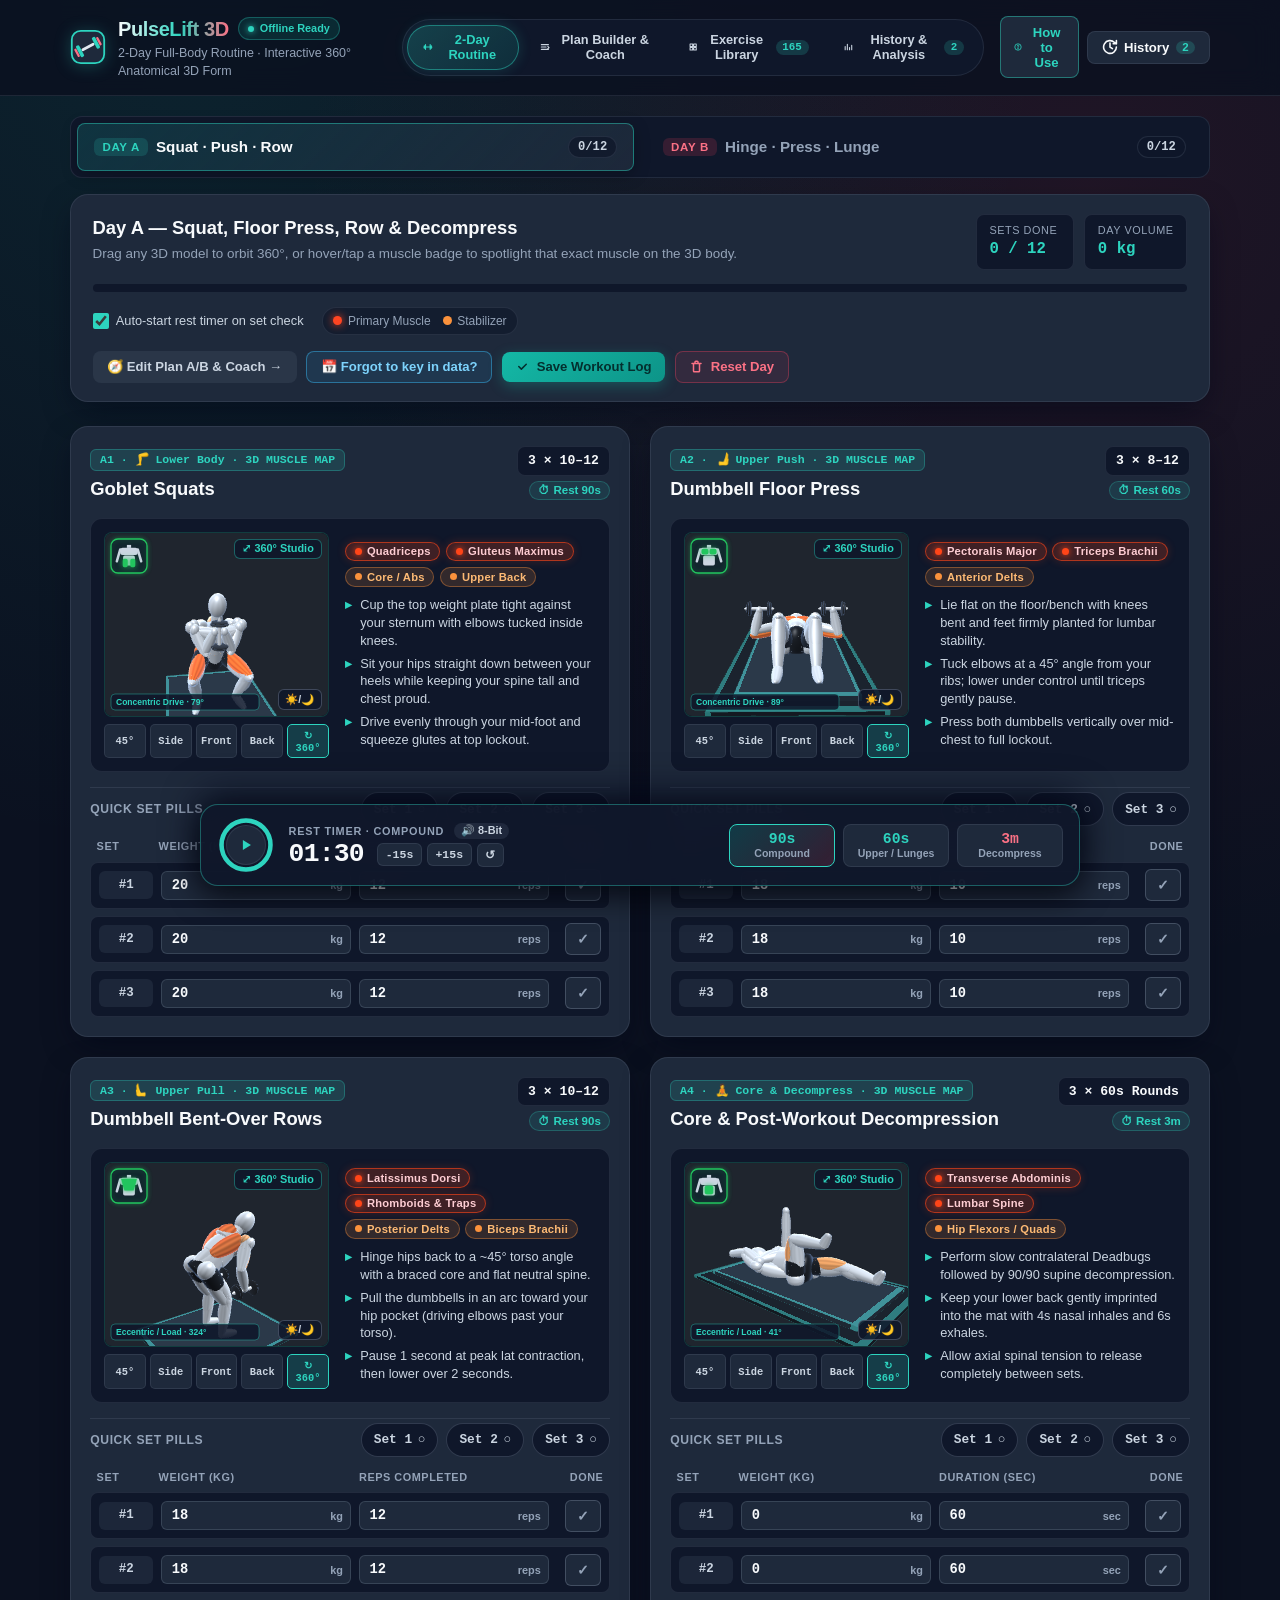
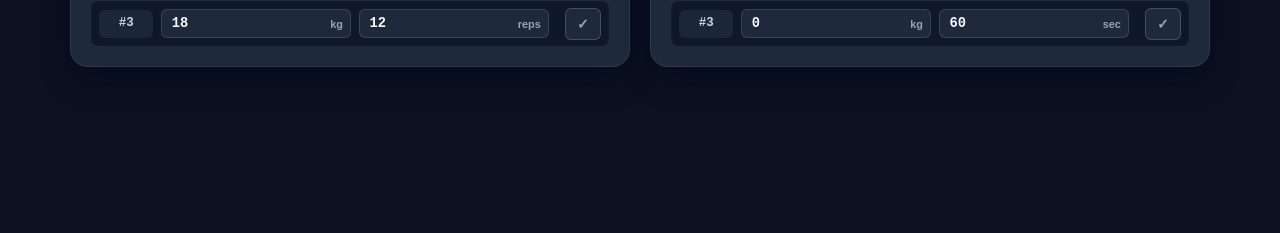
==== commit 28768841: "Add local server with disk auto-backup of workout history server.py serves the app on port 8765 and " ====
--- a/index.html
+++ b/index.html
@@ -11,7 +11,7 @@
   <link rel="manifest" href="manifest.json" />
   <link rel="icon" type="image/svg+xml" href="icon.svg" />
   <link rel="apple-touch-icon" href="icon.svg" />
-  <link rel="stylesheet" href="style.css?v=13" />
+  <link rel="stylesheet" href="style.css?v=19" />
 </head>
 <body>
   <!-- Full-screen Visual Alert Flash Overlay when Timer hits 00:00 -->
@@ -53,12 +53,25 @@
           </svg>
           <span>2-Day Routine</span>
         </button>
+        <button id="navPlannerPageBtn" class="page-nav-btn" type="button" data-page="planner">
+          <svg viewBox="0 0 20 20" width="16" height="16" fill="none" stroke="currentColor" stroke-width="2">
+            <path d="M4 6h12M4 10h8m-8 4h12M15 9l2 2-2 2" stroke-linecap="round" stroke-linejoin="round"/>
+          </svg>
+          <span>Plan Builder &amp; Coach</span>
+        </button>
         <button id="navLibraryPageBtn" class="page-nav-btn" type="button" data-page="library">
           <svg viewBox="0 0 20 20" width="16" height="16" fill="none" stroke="currentColor" stroke-width="2">
             <path d="M4 4h5v5H4V4zm7 0h5v5h-5V4zM4 11h5v5H4v-5zm7 0h5v5h-5v-5z" stroke-linecap="round" stroke-linejoin="round"/>
           </svg>
           <span>Exercise Library</span>
-          <span class="nav-pill-count">24</span>
+          <span class="nav-pill-count">165</span>
+        </button>
+        <button id="navHistoryPageBtn" class="page-nav-btn" type="button" data-page="history">
+          <svg viewBox="0 0 20 20" width="16" height="16" fill="none" stroke="currentColor" stroke-width="2">
+            <path d="M4 15V9m4 6V5m4 10v-4m4 4V7" stroke-linecap="round" stroke-linejoin="round"/>
+          </svg>
+          <span>History &amp; Analysis</span>
+          <span id="navHistoryCountBadge" class="nav-pill-count">0</span>
         </button>
       </nav>
 
@@ -89,6 +102,21 @@
   </header>
 
   <main class="app-main">
+    <!-- Collapsible Workout History Panel (Accessible from any page) -->
+    <section id="historyDrawer" class="history-panel hidden" aria-label="Workout History Log">
+      <div class="history-header">
+        <div>
+          <h3 class="history-title">Saved Workout History</h3>
+          <p class="history-subtitle">Auto-backed up across Disk (<code>workout-backup.json</code>), <code>IndexedDB</code> &amp; <code>localStorage</code></p>
+        </div>
+        <div class="history-header-actions">
+          <button id="clearHistoryBtn" class="btn-danger-outline btn-xs" type="button">Clear History</button>
+          <button id="closeHistoryBtn" class="btn-ghost btn-xs" type="button">Close</button>
+        </div>
+      </div>
+      <div id="historyList" class="history-list"></div>
+    </section>
+
     <!-- PAGE 1: 2-Day Workout Routine Tracker -->
     <div id="trackerPageView" class="page-view">
     <!-- Day Switcher & Session Progress Bar -->
@@ -158,6 +186,12 @@
           </div>
 
           <div class="overview-buttons">
+            <button id="togglePlanAssistantBtn" class="btn-ghost btn-sm" type="button" title="Open the dedicated Plan Builder & Moderate Coach page">
+              <span>🧭 Edit Plan A/B &amp; Coach →</span>
+            </button>
+            <button id="openBackfillModalBtn" class="btn-ghost btn-sm forgot-data-trigger-btn" type="button" title="Forgot to key in a past workout? Click to pop out the Quick-Log & Backfill window">
+              <span>📅 Forgot to key in data?</span>
+            </button>
             <button id="logWorkoutBtn" class="btn-accent btn-sm" type="button" title="Save current workout snapshot to History">
               <svg viewBox="0 0 20 20" width="15" height="15" fill="none" stroke="currentColor" stroke-width="2">
                 <path d="M5 10l3.5 3.5L15 7" stroke-linecap="round" stroke-linejoin="round"/>
@@ -175,25 +209,17 @@
       </div>
     </section>
 
-    <!-- Collapsible Workout History Panel -->
-    <section id="historyDrawer" class="history-panel hidden" aria-label="Workout History Log">
-      <div class="history-header">
-        <div>
-          <h3 class="history-title">Saved Workout History</h3>
-          <p class="history-subtitle">Stored locally on your device via <code>localStorage</code></p>
-        </div>
-        <div class="history-header-actions">
-          <button id="clearHistoryBtn" class="btn-danger-outline btn-xs" type="button">Clear History</button>
-          <button id="closeHistoryBtn" class="btn-ghost btn-xs" type="button">Close</button>
-        </div>
-      </div>
-      <div id="historyList" class="history-list"></div>
-    </section>
-
     <!-- Exercise Cards Grid -->
     <section id="workoutContainer" class="exercise-grid" role="tabpanel" aria-live="polite">
       <!-- Populated dynamically by script.js -->
     </section>
+    </div>
+
+    <!-- PAGE 2: Dedicated Plan Builder & Moderate Workout Coach Page -->
+    <div id="plannerPageView" class="page-view hidden" aria-label="Day A and Day B Plan Rearranger and Moderate Workout Coach">
+      <div id="moderateCoachWidget" class="plan-builder-page" aria-live="polite">
+        <!-- Populated dynamically by renderModerateCoachWidget() in script.js -->
+      </div>
     </div>
 
     <!-- PAGE 2: Exercise Library (5 Equipment Sections + Interactive GUI Muscle Mannequin Filter) -->
@@ -454,6 +480,13 @@
         <!-- Populated dynamically by script.js -->
       </div>
     </div>
+
+    <!-- PAGE 3: Workout History & Plan A / Plan B Schedule Analysis -->
+    <div id="historyPageView" class="page-view hidden" aria-label="Workout History and Plan A/B Analysis">
+      <div id="historyAnalysisPageContainer" class="history-analysis-page">
+        <!-- Populated dynamically by renderHistoryAnalysisPage() in script.js -->
+      </div>
+    </div>
   </main>
 
   <!-- Interactive 360° 3D Biomechanics Studio Modal -->
@@ -598,6 +631,24 @@
     </div>
   </div>
 
+  <!-- Forgot to Key In Data? Pop-Out Quick-Log & Backfill Modal -->
+  <div id="backfillWorkoutModal" class="modal-3d-backdrop hidden" role="dialog" aria-modal="true" aria-labelledby="backfillModalTitle">
+    <div class="backfill-modal-dialog">
+      <div class="modal-3d-header">
+        <div>
+          <span class="exercise-order-badge">MISSED LOGGING A WORKOUT SESSION?</span>
+          <h2 id="backfillModalTitle" class="modal-3d-title">📅 Forgot to Key In Data? — Log a Workout on Any Date</h2>
+        </div>
+        <button id="closeBackfillModalBtn" class="btn-secondary btn-sm" type="button" aria-label="Close Backfill Modal">
+          ✕ Close
+        </button>
+      </div>
+      <div id="backfillModalContent" class="backfill-modal-body">
+        <!-- Populated dynamically by renderBackfillModalContent() in script.js -->
+      </div>
+    </div>
+  </div>
+
   <!-- Guided Tour Floating Callout Card -->
   <div id="guidedTourPopover" class="guided-tour-popover hidden" role="dialog" aria-live="polite">
     <div class="tour-popover-header">
@@ -673,7 +724,7 @@
     </div>
   </aside>
 
-  <script src="anatomical3d.js?v=13"></script>
-  <script src="script.js?v=13"></script>
+  <script src="anatomical3d.js?v=19"></script>
+  <script src="script.js?v=19"></script>
 </body>
 </html>
--- a/style.css
+++ b/style.css
@@ -2245,3 +2245,1423 @@
   flex-wrap: wrap;
   gap: 0.4rem;
 }
+
+/* ==========================================================================
+   Smart Moderate Workout Coach & Day A/B Rearranger Styles
+   ========================================================================== */
+.moderate-coach-widget {
+  margin-top: 0.9rem;
+  display: flex;
+  flex-direction: column;
+  gap: 0.7rem;
+}
+
+.coach-summary-bar {
+  display: grid;
+  grid-template-columns: 1.45fr 1fr;
+  gap: 1.1rem;
+  align-items: center;
+  padding: 0.95rem 1.15rem;
+  border-radius: var(--radius-md);
+  background: linear-gradient(135deg, rgba(15, 23, 42, 0.92), rgba(30, 41, 59, 0.88));
+  border: 1px solid rgba(45, 212, 191, 0.35);
+  box-shadow: 0 10px 26px rgba(2, 6, 23, 0.45);
+}
+
+.coach-summary-bar.status-caution {
+  border-color: rgba(251, 191, 36, 0.45);
+}
+
+.coach-summary-bar.status-hardcore-warning {
+  border-color: rgba(251, 113, 133, 0.6);
+  background: linear-gradient(135deg, rgba(30, 15, 28, 0.92), rgba(30, 41, 59, 0.9));
+}
+
+.coach-badge-row {
+  display: flex;
+  flex-wrap: wrap;
+  align-items: center;
+  gap: 0.5rem;
+  margin-bottom: 0.35rem;
+}
+
+.coach-verdict-badge {
+  font-family: var(--font-mono);
+  font-size: 0.7rem;
+  font-weight: 800;
+  letter-spacing: 0.05em;
+  padding: 0.22rem 0.6rem;
+  border-radius: 999px;
+  background: rgba(45, 212, 191, 0.16);
+  color: #5eead4;
+  border: 1px solid rgba(45, 212, 191, 0.4);
+}
+
+.coach-verdict-badge.status-caution {
+  background: rgba(251, 191, 36, 0.16);
+  color: #fde68a;
+  border-color: rgba(251, 191, 36, 0.45);
+}
+
+.coach-verdict-badge.status-hardcore-warning {
+  background: rgba(251, 113, 133, 0.2);
+  color: #fecdd3;
+  border-color: rgba(251, 113, 133, 0.55);
+}
+
+.coach-time-pill {
+  font-family: var(--font-mono);
+  font-size: 0.72rem;
+  color: var(--text-secondary);
+}
+
+.coach-summary-text {
+  font-size: 0.84rem;
+  color: var(--text-primary);
+  margin: 0 0 0.35rem 0;
+  line-height: 1.45;
+}
+
+.coach-tips-list {
+  margin: 0;
+  padding-left: 1.1rem;
+  font-size: 0.78rem;
+  color: var(--text-secondary);
+  display: flex;
+  flex-direction: column;
+  gap: 0.2rem;
+}
+
+.coach-summary-right {
+  display: flex;
+  flex-direction: column;
+  gap: 0.65rem;
+}
+
+.coach-meter-box {
+  background: rgba(2, 6, 23, 0.55);
+  padding: 0.6rem 0.75rem;
+  border-radius: 10px;
+  border: 1px solid rgba(148, 163, 184, 0.16);
+}
+
+.coach-meter-labels {
+  display: flex;
+  justify-content: space-between;
+  font-family: var(--font-mono);
+  font-size: 0.66rem;
+  color: var(--text-muted);
+  margin-bottom: 0.35rem;
+}
+
+.sweet-spot-label {
+  color: #5eead4;
+  font-weight: 700;
+}
+
+.coach-meter-track {
+  position: relative;
+  height: 10px;
+  border-radius: 999px;
+  background: rgba(30, 41, 59, 0.9);
+  overflow: hidden;
+}
+
+.coach-sweet-zone {
+  position: absolute;
+  left: 48%;
+  width: 37%;
+  top: 0;
+  bottom: 0;
+  background: rgba(45, 212, 191, 0.18);
+  border-left: 1px dashed rgba(45, 212, 191, 0.65);
+  border-right: 1px dashed rgba(251, 113, 133, 0.65);
+  z-index: 1;
+}
+
+.coach-meter-fill {
+  position: relative;
+  height: 100%;
+  border-radius: 999px;
+  background: linear-gradient(90deg, #14b8a6, #2dd4bf);
+  transition: width 0.3s ease;
+  z-index: 2;
+}
+
+.coach-meter-fill.status-caution {
+  background: linear-gradient(90deg, #f59e0b, #fbbf24);
+}
+
+.coach-meter-fill.status-hardcore-warning {
+  background: linear-gradient(90deg, #f43f5e, #fb7185);
+}
+
+.coach-action-btns {
+  display: flex;
+  flex-wrap: wrap;
+  gap: 0.45rem;
+  justify-content: flex-end;
+}
+
+.coach-pillars-bar {
+  display: grid;
+  grid-template-columns: repeat(4, 1fr);
+  gap: 0.55rem;
+}
+
+.coach-pillar-chip {
+  display: flex;
+  align-items: center;
+  justify-content: space-between;
+  flex-wrap: wrap;
+  gap: 0.35rem;
+  padding: 0.48rem 0.75rem;
+  border-radius: 10px;
+  font-size: 0.78rem;
+  background: rgba(15, 23, 42, 0.78);
+  border: 1px solid rgba(148, 163, 184, 0.2);
+}
+
+.coach-pillar-chip.pillar-ok {
+  border-color: rgba(45, 212, 191, 0.35);
+  color: #e2e8f0;
+}
+
+.coach-pillar-chip.pillar-ok strong {
+  color: #2dd4bf;
+  font-family: var(--font-mono);
+}
+
+.coach-pillar-chip.pillar-missing {
+  border-color: rgba(251, 191, 36, 0.45);
+  background: rgba(251, 191, 36, 0.08);
+}
+
+.coach-pillar-chip.pillar-missing strong {
+  color: #fbbf24;
+  font-family: var(--font-mono);
+}
+
+.coach-pillar-chip.pillar-over {
+  border-color: rgba(251, 113, 133, 0.45);
+}
+
+.coach-quick-add-btn {
+  width: 100%;
+  margin-top: 0.2rem;
+  padding: 0.25rem 0.5rem;
+  border-radius: 6px;
+  border: 1px solid rgba(45, 212, 191, 0.45);
+  background: rgba(45, 212, 191, 0.14);
+  color: #5eead4;
+  font-size: 0.72rem;
+  font-weight: 700;
+  cursor: pointer;
+}
+
+.coach-quick-add-btn:hover {
+  background: rgba(45, 212, 191, 0.26);
+}
+
+.coach-builder-drawer {
+  padding: 1rem 1.15rem;
+  border-radius: var(--radius-md);
+  background: rgba(15, 23, 42, 0.94);
+  border: 1px solid rgba(56, 189, 248, 0.35);
+  display: flex;
+  flex-direction: column;
+  gap: 0.9rem;
+}
+
+.coach-builder-top {
+  display: flex;
+  justify-content: space-between;
+  align-items: flex-start;
+  flex-wrap: wrap;
+  gap: 0.75rem;
+}
+
+.coach-builder-title {
+  margin: 0;
+  font-size: 0.98rem;
+  color: var(--text-primary);
+}
+
+.coach-builder-desc {
+  margin: 0.2rem 0 0 0;
+  font-size: 0.8rem;
+  color: var(--text-secondary);
+}
+
+.coach-builder-global-btns {
+  display: flex;
+  flex-wrap: wrap;
+  gap: 0.45rem;
+}
+
+.builder-two-col {
+  display: grid;
+  grid-template-columns: repeat(2, 1fr);
+  gap: 0.9rem;
+}
+
+.builder-day-col {
+  background: rgba(2, 6, 23, 0.55);
+  border: 1px solid rgba(148, 163, 184, 0.2);
+  border-radius: 10px;
+  padding: 0.8rem;
+  display: flex;
+  flex-direction: column;
+  gap: 0.65rem;
+}
+
+.builder-day-col.active-builder-col {
+  border-color: rgba(45, 212, 191, 0.45);
+}
+
+.builder-col-header {
+  display: flex;
+  justify-content: space-between;
+  align-items: center;
+  gap: 0.5rem;
+}
+
+.builder-day-title {
+  font-weight: 800;
+  font-size: 0.88rem;
+  color: var(--text-primary);
+  display: block;
+}
+
+.builder-day-sub {
+  font-family: var(--font-mono);
+  font-size: 0.7rem;
+  color: var(--text-muted);
+}
+
+.builder-status-dot {
+  font-family: var(--font-mono);
+  font-size: 0.68rem;
+  font-weight: 700;
+  padding: 0.16rem 0.5rem;
+  border-radius: 999px;
+  background: rgba(45, 212, 191, 0.15);
+  color: #5eead4;
+}
+
+.builder-status-dot.status-hardcore-warning {
+  background: rgba(251, 113, 133, 0.2);
+  color: #fda4af;
+}
+
+.builder-ex-list {
+  display: flex;
+  flex-direction: column;
+  gap: 0.42rem;
+}
+
+.builder-ex-row {
+  display: flex;
+  justify-content: space-between;
+  align-items: center;
+  gap: 0.5rem;
+  padding: 0.45rem 0.6rem;
+  border-radius: 8px;
+  background: rgba(30, 41, 59, 0.65);
+  border: 1px solid rgba(148, 163, 184, 0.15);
+}
+
+.builder-ex-left {
+  display: flex;
+  align-items: center;
+  gap: 0.55rem;
+  min-width: 0;
+}
+
+.builder-order-tag {
+  font-family: var(--font-mono);
+  font-size: 0.7rem;
+  font-weight: 800;
+  padding: 0.15rem 0.42rem;
+  border-radius: 5px;
+  background: rgba(45, 212, 191, 0.16);
+  color: var(--teal-400);
+}
+
+.builder-ex-name {
+  font-size: 0.8rem;
+  font-weight: 700;
+  color: var(--text-primary);
+}
+
+.builder-ex-meta {
+  font-size: 0.68rem;
+  color: var(--text-muted);
+}
+
+.builder-ex-actions {
+  display: flex;
+  align-items: center;
+  gap: 0.25rem;
+  flex-shrink: 0;
+}
+
+.builder-icon-btn,
+.card-order-btn {
+  padding: 0.2rem 0.42rem;
+  border-radius: 6px;
+  border: 1px solid rgba(148, 163, 184, 0.25);
+  background: rgba(15, 23, 42, 0.8);
+  color: var(--text-secondary);
+  font-family: var(--font-mono);
+  font-size: 0.68rem;
+  font-weight: 700;
+  cursor: pointer;
+  transition: all 0.15s ease;
+}
+
+.builder-icon-btn:hover:not(:disabled),
+.card-order-btn:hover:not(:disabled) {
+  border-color: var(--teal-400);
+  color: #5eead4;
+  background: rgba(45, 212, 191, 0.12);
+}
+
+.builder-icon-btn.danger:hover:not(:disabled),
+.card-order-btn.danger:hover:not(:disabled) {
+  border-color: #fb7185;
+  color: #fecdd3;
+  background: rgba(244, 63, 94, 0.16);
+}
+
+.builder-icon-btn:disabled,
+.card-order-btn:disabled {
+  opacity: 0.32;
+  cursor: not-allowed;
+}
+
+.builder-add-bar {
+  display: flex;
+  gap: 0.4rem;
+  margin-top: 0.2rem;
+}
+
+.builder-select {
+  flex: 1;
+  min-width: 0;
+  padding: 0.35rem 0.55rem;
+  border-radius: 7px;
+  border: 1px solid rgba(148, 163, 184, 0.28);
+  background: rgba(15, 23, 42, 0.95);
+  color: var(--text-primary);
+  font-size: 0.76rem;
+}
+
+.card-badge-and-rearrange {
+  display: flex;
+  flex-wrap: wrap;
+  align-items: center;
+  gap: 0.45rem;
+  margin-bottom: 0.2rem;
+}
+
+.card-rearrange-group {
+  display: inline-flex;
+  align-items: center;
+  gap: 0.22rem;
+}
+
+.lib-card-actions-group {
+  display: flex;
+  flex-wrap: wrap;
+  align-items: center;
+  gap: 0.35rem;
+}
+
+.lib-add-day-btn {
+  padding: 0.3rem 0.55rem;
+  border-radius: 7px;
+  border: 1px solid rgba(45, 212, 191, 0.38);
+  background: rgba(45, 212, 191, 0.12);
+  color: #5eead4;
+  font-family: var(--font-mono);
+  font-size: 0.7rem;
+  font-weight: 700;
+  cursor: pointer;
+  transition: all 0.15s ease;
+}
+
+.lib-add-day-btn:hover {
+  background: rgba(45, 212, 191, 0.26);
+  border-color: var(--teal-400);
+}
+
+@media (max-width: 920px) {
+  .coach-summary-bar,
+  .builder-two-col {
+    grid-template-columns: 1fr;
+  }
+  .coach-pillars-bar {
+    grid-template-columns: repeat(2, 1fr);
+  }
+}
+
+/* ==========================================================================
+   History & Plan A / Plan B Schedule Analysis Page
+   ========================================================================== */
+.history-analysis-page {
+  display: flex;
+  flex-direction: column;
+  gap: 1.25rem;
+  padding-bottom: 2.5rem;
+}
+
+.analysis-hero-card,
+.analysis-panel-card {
+  background: linear-gradient(145deg, rgba(15, 23, 42, 0.94), rgba(30, 41, 59, 0.9));
+  border: 1px solid rgba(45, 212, 191, 0.25);
+  border-radius: 16px;
+  padding: 1.25rem 1.4rem;
+  box-shadow: 0 10px 28px rgba(2, 6, 23, 0.45);
+}
+
+.analysis-hero-top {
+  display: flex;
+  flex-wrap: wrap;
+  justify-content: space-between;
+  align-items: flex-start;
+  gap: 1rem;
+  margin-bottom: 1rem;
+}
+
+.analysis-hero-actions {
+  display: flex;
+  flex-wrap: wrap;
+  align-items: center;
+  gap: 0.5rem;
+}
+
+.quick-backfill-bar {
+  display: flex;
+  flex-wrap: wrap;
+  align-items: center;
+  gap: 0.6rem;
+  padding: 0.75rem 0.95rem;
+  border-radius: 12px;
+  background: rgba(15, 23, 42, 0.78);
+  border: 1px solid rgba(148, 163, 184, 0.2);
+}
+
+.backfill-label {
+  font-family: var(--font-mono);
+  font-size: 0.72rem;
+  font-weight: 700;
+  letter-spacing: 0.05em;
+  color: var(--teal-400);
+}
+
+.backfill-date-input {
+  padding: 0.35rem 0.65rem;
+  border-radius: 8px;
+  border: 1px solid rgba(45, 212, 191, 0.35);
+  background: rgba(2, 6, 23, 0.85);
+  color: var(--text-primary);
+  font-family: var(--font-mono);
+  font-size: 0.78rem;
+}
+
+.lib-filter-pill.plan-a-btn {
+  border-color: rgba(45, 212, 191, 0.45);
+  background: rgba(45, 212, 191, 0.14);
+  color: #5eead4;
+}
+
+.lib-filter-pill.plan-a-btn:hover {
+  background: rgba(45, 212, 191, 0.26);
+}
+
+.lib-filter-pill.plan-b-btn {
+  border-color: rgba(168, 85, 247, 0.48);
+  background: rgba(168, 85, 247, 0.16);
+  color: #d8b4fe;
+}
+
+.lib-filter-pill.plan-b-btn:hover {
+  background: rgba(168, 85, 247, 0.28);
+}
+
+/* 4 KPI Summary Cards */
+.analysis-kpi-grid {
+  display: grid;
+  grid-template-columns: repeat(4, 1fr);
+  gap: 0.9rem;
+}
+
+.analysis-kpi-card {
+  display: flex;
+  flex-direction: column;
+  justify-content: space-between;
+  gap: 0.5rem;
+  padding: 1rem 1.1rem;
+  border-radius: 14px;
+  background: rgba(15, 23, 42, 0.9);
+  border: 1px solid rgba(148, 163, 184, 0.2);
+}
+
+.kpi-label {
+  font-family: var(--font-mono);
+  font-size: 0.66rem;
+  font-weight: 700;
+  letter-spacing: 0.06em;
+  color: var(--text-muted);
+}
+
+.kpi-main-row {
+  display: flex;
+  align-items: center;
+  justify-content: space-between;
+  gap: 0.5rem;
+}
+
+.kpi-big-val {
+  font-size: 1.2rem;
+  font-weight: 800;
+  color: var(--text-primary);
+}
+
+.kpi-sub-a {
+  font-size: 0.8rem;
+  color: #5eead4;
+}
+
+.kpi-sub-b {
+  font-size: 0.8rem;
+  color: #d8b4fe;
+}
+
+.kpi-unit {
+  font-size: 0.78rem;
+  font-weight: 600;
+  color: var(--text-secondary);
+}
+
+.kpi-desc {
+  margin: 0;
+  font-size: 0.78rem;
+  line-height: 1.45;
+  color: var(--text-secondary);
+}
+
+.kpi-foot {
+  font-size: 0.7rem;
+  color: var(--text-muted);
+  border-top: 1px solid rgba(148, 163, 184, 0.12);
+  padding-top: 0.4rem;
+}
+
+.split-ratio-bar {
+  display: flex;
+  height: 20px;
+  border-radius: 999px;
+  overflow: hidden;
+  background: rgba(2, 6, 23, 0.8);
+  border: 1px solid rgba(148, 163, 184, 0.22);
+  font-family: var(--font-mono);
+  font-size: 0.66rem;
+  font-weight: 700;
+}
+
+.split-seg-a {
+  display: flex;
+  align-items: center;
+  justify-content: center;
+  background: linear-gradient(90deg, #0d9488, #2dd4bf);
+  color: #042f2e;
+  min-width: 28px;
+}
+
+.split-seg-b {
+  display: flex;
+  align-items: center;
+  justify-content: center;
+  background: linear-gradient(90deg, #7e22ce, #c084fc);
+  color: #faf5ff;
+  min-width: 28px;
+}
+
+.plan-code-pill {
+  display: inline-flex;
+  align-items: center;
+  padding: 0.16rem 0.48rem;
+  border-radius: 6px;
+  font-family: var(--font-mono);
+  font-size: 0.66rem;
+  font-weight: 800;
+  letter-spacing: 0.04em;
+}
+
+.plan-code-pill.plan-a {
+  background: rgba(45, 212, 191, 0.18);
+  border: 1px solid rgba(45, 212, 191, 0.48);
+  color: #5eead4;
+}
+
+.plan-code-pill.plan-b {
+  background: rgba(168, 85, 247, 0.22);
+  border: 1px solid rgba(192, 132, 252, 0.5);
+  color: #e9d5ff;
+}
+
+/* Two-Column Schedule Calendar & Weekday Habit Breakdown */
+.analysis-two-col {
+  display: grid;
+  grid-template-columns: 1.35fr 1fr;
+  gap: 1.1rem;
+}
+
+.analysis-panel-header {
+  display: flex;
+  flex-wrap: wrap;
+  justify-content: space-between;
+  align-items: center;
+  gap: 0.75rem;
+  margin-bottom: 1rem;
+}
+
+.analysis-panel-title {
+  margin: 0.2rem 0 0;
+  font-size: 1.02rem;
+  font-weight: 800;
+  color: var(--text-primary);
+}
+
+.cal-legend {
+  display: flex;
+  align-items: center;
+  gap: 0.75rem;
+  font-family: var(--font-mono);
+  font-size: 0.72rem;
+  color: var(--text-secondary);
+}
+
+.legend-box {
+  display: inline-block;
+  width: 10px;
+  height: 10px;
+  border-radius: 3px;
+  margin-right: 0.25rem;
+  vertical-align: middle;
+}
+
+.legend-box.box-a {
+  background: #2dd4bf;
+}
+
+.legend-box.box-b {
+  background: #c084fc;
+}
+
+.legend-box.box-rest {
+  background: rgba(148, 163, 184, 0.25);
+}
+
+.calendar-28-grid {
+  display: grid;
+  grid-template-columns: repeat(7, 1fr);
+  gap: 0.45rem;
+}
+
+.cal-day-cell {
+  display: flex;
+  flex-direction: column;
+  justify-content: space-between;
+  min-height: 76px;
+  padding: 0.45rem 0.5rem;
+  border-radius: 10px;
+  background: rgba(2, 6, 23, 0.55);
+  border: 1px solid rgba(148, 163, 184, 0.16);
+  transition: transform 0.15s ease, border-color 0.15s ease;
+}
+
+.cal-day-cell.cal-day-a {
+  background: linear-gradient(155deg, rgba(13, 148, 136, 0.26), rgba(15, 23, 42, 0.9));
+  border-color: rgba(45, 212, 191, 0.55);
+}
+
+.cal-day-cell.cal-day-b {
+  background: linear-gradient(155deg, rgba(126, 34, 206, 0.28), rgba(15, 23, 42, 0.9));
+  border-color: rgba(192, 132, 252, 0.55);
+}
+
+.cal-day-cell.cal-day-both {
+  background: linear-gradient(135deg, rgba(13, 148, 136, 0.3), rgba(126, 34, 206, 0.3));
+  border-color: #facc15;
+}
+
+.cal-day-cell.cal-today {
+  box-shadow: 0 0 0 2px #38bdf8;
+}
+
+.cal-day-top {
+  display: flex;
+  justify-content: space-between;
+  align-items: center;
+  gap: 0.2rem;
+}
+
+.cal-weekday-name {
+  font-family: var(--font-mono);
+  font-size: 0.64rem;
+  font-weight: 700;
+  color: var(--text-muted);
+}
+
+.cal-date-num {
+  font-size: 0.68rem;
+  font-weight: 700;
+  color: var(--text-secondary);
+}
+
+.cal-day-body {
+  display: flex;
+  flex-wrap: wrap;
+  gap: 0.2rem;
+  margin: 0.25rem 0;
+}
+
+.cal-rest-dot {
+  font-size: 0.66rem;
+  color: rgba(148, 163, 184, 0.45);
+}
+
+.cal-day-vol {
+  font-family: var(--font-mono);
+  font-size: 0.62rem;
+  color: var(--text-muted);
+}
+
+/* Weekday Habit Bars */
+.weekday-bars-list {
+  display: flex;
+  flex-direction: column;
+  gap: 0.65rem;
+}
+
+.weekday-stat-row {
+  display: flex;
+  flex-direction: column;
+  gap: 0.25rem;
+}
+
+.weekday-stat-label {
+  display: flex;
+  justify-content: space-between;
+  align-items: center;
+  font-size: 0.78rem;
+}
+
+.weekday-name {
+  font-weight: 700;
+  color: var(--text-primary);
+}
+
+.weekday-Dom-tag {
+  font-family: var(--font-mono);
+  font-size: 0.68rem;
+  color: var(--text-secondary);
+}
+
+.weekday-bar-track {
+  display: flex;
+  height: 12px;
+  border-radius: 999px;
+  background: rgba(2, 6, 23, 0.75);
+  border: 1px solid rgba(148, 163, 184, 0.16);
+  overflow: hidden;
+}
+
+.weekday-bar-seg.seg-a {
+  background: linear-gradient(90deg, #0d9488, #2dd4bf);
+}
+
+.weekday-bar-seg.seg-b {
+  background: linear-gradient(90deg, #7e22ce, #c084fc);
+}
+
+.weekday-counts-mini {
+  display: flex;
+  gap: 0.6rem;
+  font-family: var(--font-mono);
+  font-size: 0.68rem;
+}
+
+.cnt-a {
+  color: #5eead4;
+}
+
+.cnt-b {
+  color: #d8b4fe;
+}
+
+.cnt-rest {
+  color: var(--text-muted);
+}
+
+.history-card-a {
+  border-left: 3px solid #2dd4bf;
+}
+
+.history-card-b {
+  border-left: 3px solid #c084fc;
+}
+
+.history-entry-title-group,
+.history-entry-meta-right {
+  display: flex;
+  flex-wrap: wrap;
+  align-items: center;
+  gap: 0.45rem;
+}
+
+.history-weekday-tag {
+  font-family: var(--font-mono);
+  font-size: 0.72rem;
+  color: var(--text-secondary);
+}
+
+.drawer-analysis-shortcut {
+  margin-bottom: 0.75rem;
+}
+
+@media (max-width: 1024px) {
+  .analysis-kpi-grid {
+    grid-template-columns: repeat(2, 1fr);
+  }
+  .analysis-two-col {
+    grid-template-columns: 1fr;
+  }
+}
+
+@media (max-width: 640px) {
+  .analysis-kpi-grid {
+    grid-template-columns: 1fr;
+  }
+  .calendar-28-grid {
+    grid-template-columns: repeat(4, 1fr);
+  }
+}
+
+/* ==========================================================================
+   Auto-Backup & Data Recovery Vault Styles
+   ========================================================================== */
+.drawer-backup-bar {
+  display: flex;
+  flex-wrap: wrap;
+  justify-content: space-between;
+  align-items: center;
+  gap: 0.6rem;
+  padding: 0.6rem 0.85rem;
+  margin-bottom: 0.7rem;
+  border-radius: 10px;
+  background: rgba(15, 23, 42, 0.88);
+  border: 1px solid rgba(45, 212, 191, 0.35);
+}
+
+.drawer-backup-status,
+.drawer-backup-actions {
+  display: flex;
+  flex-wrap: wrap;
+  align-items: center;
+  gap: 0.45rem;
+}
+
+.drawer-backup-meta {
+  font-family: var(--font-mono);
+  font-size: 0.7rem;
+  color: var(--text-secondary);
+}
+
+.drawer-analysis-banner {
+  display: flex;
+  flex-wrap: wrap;
+  justify-content: space-between;
+  align-items: center;
+  gap: 0.6rem;
+  padding: 0.6rem 0.85rem;
+  margin-bottom: 0.75rem;
+  border-radius: 10px;
+  background: rgba(30, 41, 59, 0.75);
+  border: 1px solid rgba(148, 163, 184, 0.2);
+  font-size: 0.78rem;
+}
+
+.backup-vault-card {
+  border-color: rgba(45, 212, 191, 0.4);
+  background: linear-gradient(150deg, rgba(15, 23, 42, 0.96), rgba(13, 148, 136, 0.1));
+}
+
+.backup-vault-desc {
+  margin: 0.35rem 0 0;
+  max-width: 72ch;
+  font-size: 0.8rem;
+  line-height: 1.5;
+  color: var(--text-secondary);
+}
+
+.vault-status-badges {
+  display: flex;
+  flex-wrap: wrap;
+  align-items: center;
+  gap: 0.4rem;
+}
+
+.vault-pill {
+  display: inline-flex;
+  align-items: center;
+  padding: 0.24rem 0.58rem;
+  border-radius: 999px;
+  background: rgba(15, 23, 42, 0.88);
+  border: 1px solid rgba(148, 163, 184, 0.28);
+  font-family: var(--font-mono);
+  font-size: 0.68rem;
+  font-weight: 700;
+  color: var(--text-secondary);
+}
+
+.vault-pill.vault-ok {
+  border-color: rgba(45, 212, 191, 0.5);
+  background: rgba(45, 212, 191, 0.14);
+  color: #5eead4;
+}
+
+.vault-pill.vault-warn {
+  border-color: rgba(250, 204, 21, 0.5);
+  background: rgba(250, 204, 21, 0.12);
+  color: #fde047;
+}
+
+.backup-vault-toolbar {
+  display: flex;
+  flex-wrap: wrap;
+  justify-content: space-between;
+  align-items: center;
+  gap: 0.85rem;
+  padding: 0.85rem 1rem;
+  margin-bottom: 1rem;
+  border-radius: 12px;
+  background: rgba(2, 6, 23, 0.62);
+  border: 1px solid rgba(148, 163, 184, 0.18);
+}
+
+.backup-vault-btn-group {
+  display: flex;
+  flex-wrap: wrap;
+  align-items: center;
+  gap: 0.5rem;
+}
+
+.backup-autodownload-toggle {
+  display: inline-flex;
+  align-items: center;
+  gap: 0.45rem;
+  font-size: 0.76rem;
+  color: var(--text-secondary);
+  cursor: pointer;
+}
+
+.snapshots-list-wrap {
+  display: flex;
+  flex-direction: column;
+  gap: 0.6rem;
+}
+
+.snapshots-list-header {
+  display: flex;
+  flex-wrap: wrap;
+  justify-content: space-between;
+  align-items: center;
+  gap: 0.5rem;
+  font-size: 0.78rem;
+  color: var(--text-secondary);
+}
+
+.snapshots-grid {
+  display: grid;
+  grid-template-columns: repeat(2, 1fr);
+  gap: 0.6rem;
+}
+
+.snapshot-row-card {
+  display: flex;
+  justify-content: space-between;
+  align-items: center;
+  gap: 0.75rem;
+  padding: 0.65rem 0.85rem;
+  border-radius: 10px;
+  background: rgba(15, 23, 42, 0.88);
+  border: 1px solid rgba(148, 163, 184, 0.2);
+}
+
+.snapshot-info {
+  display: flex;
+  flex-direction: column;
+  gap: 0.2rem;
+  min-width: 0;
+}
+
+.snapshot-top-line {
+  display: flex;
+  flex-wrap: wrap;
+  align-items: center;
+  gap: 0.45rem;
+}
+
+.snapshot-reason-badge {
+  font-family: var(--font-mono);
+  font-size: 0.7rem;
+  font-weight: 700;
+  color: #5eead4;
+}
+
+.snapshot-time {
+  font-family: var(--font-mono);
+  font-size: 0.68rem;
+  color: var(--text-muted);
+}
+
+.snapshot-meta {
+  font-size: 0.73rem;
+  color: var(--text-secondary);
+}
+
+.snapshot-empty {
+  padding: 0.9rem;
+  border-radius: 10px;
+  background: rgba(2, 6, 23, 0.5);
+  border: 1px dashed rgba(148, 163, 184, 0.25);
+  font-size: 0.78rem;
+  color: var(--text-secondary);
+  text-align: center;
+}
+
+@media (max-width: 820px) {
+  .snapshots-grid {
+    grid-template-columns: 1fr;
+  }
+}
+
+/* ==========================================================================
+   Step 1: Equipment-First Selector in Moderate Coach Assistant
+   ========================================================================== */
+.plan-builder-page {
+  display: flex;
+  flex-direction: column;
+  gap: 1.25rem;
+  padding-bottom: 2.5rem;
+}
+
+.coach-equipment-bar {
+  display: flex;
+  flex-direction: column;
+  gap: 0.55rem;
+  padding: 0.75rem 0.95rem;
+  border-radius: 12px;
+  background: rgba(2, 6, 23, 0.72);
+  border: 1px solid rgba(45, 212, 191, 0.35);
+}
+
+.coach-equip-prompt {
+  display: flex;
+  flex-wrap: wrap;
+  align-items: center;
+  gap: 0.5rem;
+}
+
+.coach-equip-badge {
+  display: inline-flex;
+  align-items: center;
+  padding: 0.16rem 0.5rem;
+  border-radius: 6px;
+  background: rgba(45, 212, 191, 0.18);
+  border: 1px solid rgba(45, 212, 191, 0.45);
+  color: #5eead4;
+  font-family: var(--font-mono);
+  font-size: 0.66rem;
+  font-weight: 800;
+  letter-spacing: 0.04em;
+}
+
+.coach-equip-question {
+  font-size: 0.78rem;
+  font-weight: 600;
+  color: var(--text-primary);
+}
+
+.coach-equip-pills {
+  display: flex;
+  flex-wrap: wrap;
+  align-items: center;
+  gap: 0.4rem;
+}
+
+.equip-selector-pill {
+  display: inline-flex;
+  align-items: center;
+  gap: 0.32rem;
+  font-size: 0.74rem;
+  padding: 0.28rem 0.65rem;
+}
+
+.equip-selector-pill:not(.active) {
+  opacity: 0.62;
+  border-style: dashed;
+}
+
+.builder-row-mismatch {
+  border-color: rgba(250, 204, 21, 0.55) !important;
+  background: rgba(250, 204, 21, 0.08) !important;
+}
+
+.equip-mismatch-tag {
+  display: inline-block;
+  margin-left: 0.35rem;
+  padding: 0.1rem 0.38rem;
+  border-radius: 5px;
+  background: rgba(250, 204, 21, 0.2);
+  border: 1px solid rgba(250, 204, 21, 0.55);
+  color: #fde047;
+  font-family: var(--font-mono);
+  font-size: 0.62rem;
+  font-weight: 700;
+}
+
+/* ==========================================================================
+   "Forgot to Key In Data?" Button & Pop-Out Backfill Modal
+   ========================================================================== */
+.forgot-data-trigger-btn {
+  border-color: rgba(56, 189, 248, 0.45) !important;
+  background: rgba(56, 189, 248, 0.1) !important;
+  color: #7dd3fc !important;
+  font-weight: 700;
+}
+
+.forgot-data-trigger-btn:hover {
+  border-color: rgba(56, 189, 248, 0.85) !important;
+  background: rgba(56, 189, 248, 0.2) !important;
+  color: #e0f2fe !important;
+  transform: translateY(-1px);
+}
+
+.drawer-banner-btns {
+  display: flex;
+  flex-wrap: wrap;
+  align-items: center;
+  gap: 0.45rem;
+}
+
+.cal-day-cell[data-history-action="open-backfill-date"] {
+  cursor: pointer;
+}
+
+.backfill-modal-dialog {
+  width: min(820px, 95vw);
+  max-height: 90vh;
+  background: linear-gradient(165deg, rgba(15, 23, 42, 0.98), rgba(2, 6, 23, 0.98));
+  border: 1px solid rgba(56, 189, 248, 0.38);
+  border-radius: 18px;
+  box-shadow: 0 24px 64px rgba(0, 0, 0, 0.72);
+  display: flex;
+  flex-direction: column;
+  overflow: hidden;
+}
+
+.backfill-modal-body {
+  padding: 1.15rem 1.25rem;
+  overflow-y: auto;
+  display: flex;
+  flex-direction: column;
+  gap: 1rem;
+}
+
+.modal-quick-bar {
+  margin-top: 0;
+  padding-top: 0.75rem;
+  border-top: none;
+  background: rgba(15, 23, 42, 0.75);
+  border: 1px solid rgba(148, 163, 184, 0.2);
+  border-radius: 12px;
+  padding: 0.75rem 0.95rem;
+  justify-content: space-between;
+}
+
+.backfill-date-group {
+  display: flex;
+  flex-wrap: wrap;
+  align-items: center;
+  gap: 0.55rem;
+}
+
+.backfill-date-presets {
+  display: flex;
+  flex-wrap: wrap;
+  align-items: center;
+  gap: 0.35rem;
+}
+
+.backfill-instant-row {
+  display: flex;
+  flex-wrap: wrap;
+  align-items: center;
+  justify-content: space-between;
+  gap: 0.65rem;
+  padding: 0.75rem 0.95rem;
+  border-radius: 12px;
+  background: rgba(45, 212, 191, 0.07);
+  border: 1px solid rgba(45, 212, 191, 0.28);
+}
+
+.backfill-instant-label {
+  font-size: 0.78rem;
+  font-weight: 700;
+  color: #99f6e4;
+}
+
+.backfill-instant-btns {
+  display: flex;
+  flex-wrap: wrap;
+  align-items: center;
+  gap: 0.5rem;
+}
+
+.backfill-custom-section {
+  display: flex;
+  flex-direction: column;
+  gap: 0.85rem;
+  padding: 0.9rem 1rem;
+  border-radius: 12px;
+  background: rgba(15, 23, 42, 0.6);
+  border: 1px solid rgba(148, 163, 184, 0.18);
+}
+
+.backfill-custom-header {
+  display: flex;
+  flex-wrap: wrap;
+  align-items: center;
+  justify-content: space-between;
+  gap: 0.65rem;
+}
+
+.backfill-sub-title {
+  margin: 0.15rem 0 0;
+  font-size: 0.95rem;
+  font-weight: 800;
+  color: var(--text-primary);
+}
+
+.backfill-ex-grid {
+  display: grid;
+  grid-template-columns: repeat(2, minmax(0, 1fr));
+  gap: 0.65rem;
+}
+
+.backfill-ex-card {
+  padding: 0.65rem 0.75rem;
+  border-radius: 10px;
+  background: rgba(2, 6, 23, 0.65);
+  border: 1px solid rgba(148, 163, 184, 0.16);
+  display: flex;
+  flex-direction: column;
+  gap: 0.45rem;
+}
+
+.backfill-ex-header {
+  display: flex;
+  align-items: center;
+  justify-content: space-between;
+  gap: 0.4rem;
+  font-size: 0.78rem;
+  color: var(--text-primary);
+}
+
+.backfill-sets-row {
+  display: flex;
+  flex-direction: column;
+  gap: 0.35rem;
+}
+
+.backfill-set-chip {
+  display: flex;
+  align-items: center;
+  justify-content: space-between;
+  gap: 0.35rem;
+  padding: 0.28rem 0.45rem;
+  border-radius: 7px;
+  background: rgba(15, 23, 42, 0.72);
+  border: 1px solid rgba(148, 163, 184, 0.14);
+}
+
+.backfill-set-num {
+  font-family: var(--font-mono);
+  font-size: 0.68rem;
+  font-weight: 700;
+  color: var(--text-muted);
+  min-width: 38px;
+}
+
+.backfill-mini-field {
+  display: inline-flex;
+  align-items: center;
+  gap: 0.22rem;
+  font-family: var(--font-mono);
+  font-size: 0.68rem;
+  color: var(--text-secondary);
+}
+
+.backfill-mini-field input {
+  width: 54px;
+  padding: 0.18rem 0.32rem;
+  border-radius: 5px;
+  border: 1px solid rgba(148, 163, 184, 0.28);
+  background: rgba(2, 6, 23, 0.85);
+  color: var(--text-primary);
+  font-family: var(--font-mono);
+  font-size: 0.74rem;
+  font-weight: 700;
+  text-align: center;
+}
+
+.backfill-mult {
+  color: var(--text-muted);
+  font-size: 0.72rem;
+}
+
+.backfill-modal-footer {
+  display: flex;
+  flex-wrap: wrap;
+  align-items: center;
+  justify-content: space-between;
+  gap: 0.75rem;
+  padding-top: 0.65rem;
+  border-top: 1px solid rgba(148, 163, 184, 0.16);
+}
+
+.backfill-vol-summary {
+  display: flex;
+  flex-wrap: wrap;
+  align-items: center;
+  gap: 0.35rem;
+  font-size: 0.76rem;
+  color: var(--text-secondary);
+}
+
+.backfill-footer-btns {
+  display: flex;
+  align-items: center;
+  gap: 0.5rem;
+}
+
+@media (max-width: 720px) {
+  .backfill-ex-grid {
+    grid-template-columns: 1fr;
+  }
+}
